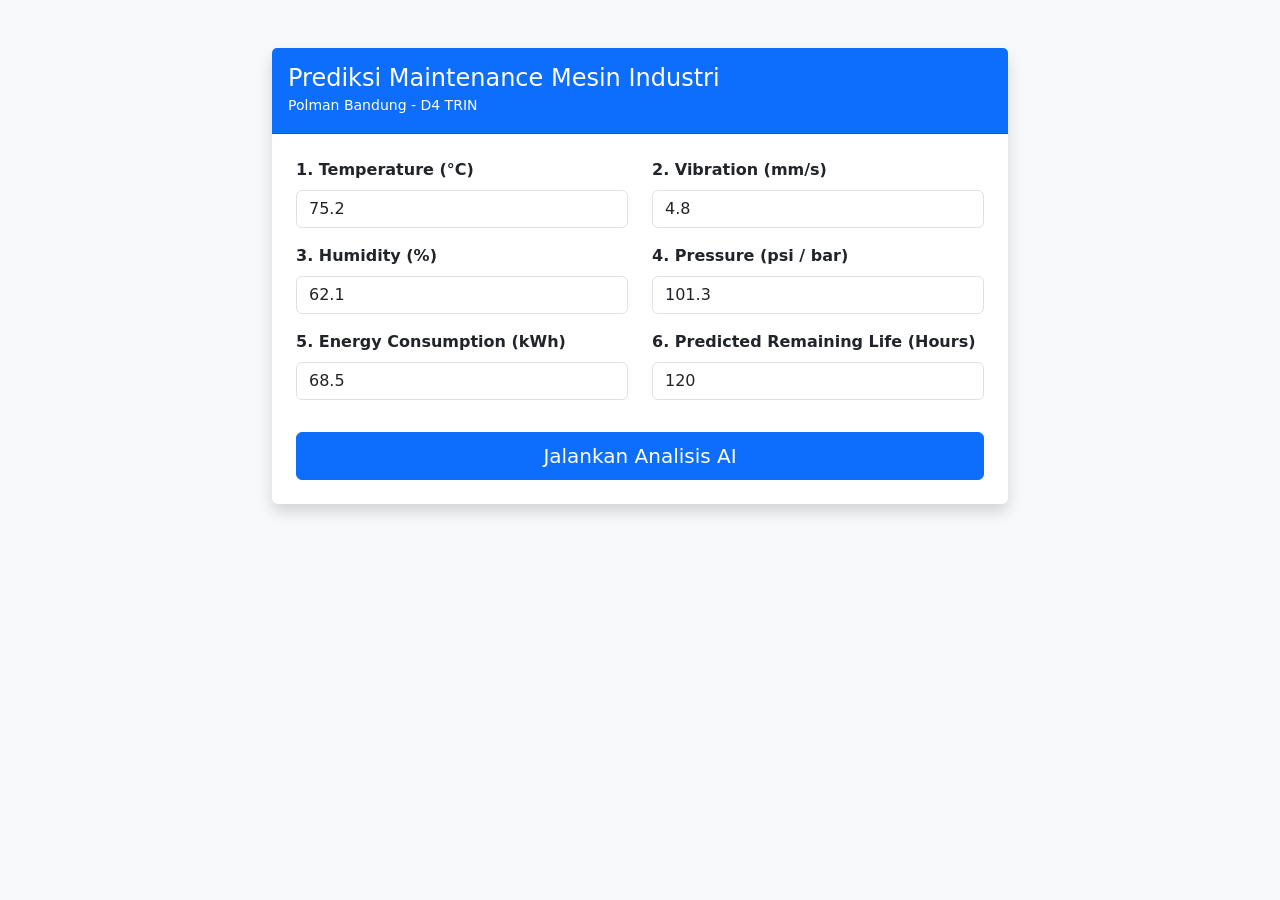
==== templates/index.html @ 917350ee "[FEAT] Setup server Flask dan integrasi inferensi model maintenance" ====
<!DOCTYPE html>
<html lang="id">
<head>
    <meta charset="UTF-8">
    <title>Sistem Monitoring Mesin - IoT</title>
    <link href="https://cdn.jsdelivr.net/npm/bootstrap@5.3.0/dist/css/bootstrap.min.css" rel="stylesheet">
</head>
<body class="bg-light">
    <div class="container py-5">
        <div class="row justify-content-center">
            <div class="col-lg-8">
                <div class="card shadow border-0">
                    <div class="card-header bg-primary text-white py-3">
                        <h4 class="mb-0">Prediksi Maintenance Mesin Industri</h4>
                        <small>Polman Bandung - D4 TRIN</small>
                    </div>
                    <div class="card-body p-4">
                        <form action="/predict" method="POST">
                            <div class="row">
                                <div class="col-md-6 mb-3">
                                    <label class="form-label fw-bold">1. Temperature (°C)</label>
                                    <input type="number" step="0.1" name="temperature" class="form-control" value="75.2" required>
                                </div>
                                <div class="col-md-6 mb-3">
                                    <label class="form-label fw-bold">2. Vibration (mm/s)</label>
                                    <input type="number" step="0.1" name="vibration" class="form-control" value="4.8" required>
                                </div>
                            </div>
                            <div class="row">
                                <div class="col-md-6 mb-3">
                                    <label class="form-label fw-bold">3. Humidity (%)</label>
                                    <input type="number" step="0.1" name="humidity" class="form-control" value="62.1" required>
                                </div>
                                <div class="col-md-6 mb-3">
                                    <label class="form-label fw-bold">4. Pressure (psi / bar)</label>
                                    <input type="number" step="0.1" name="pressure" class="form-control" value="101.3" required>
                                </div>
                            </div>
                            <div class="row">
                                <div class="col-md-6 mb-3">
                                    <label class="form-label fw-bold">5. Energy Consumption (kWh)</label>
                                    <input type="number" step="0.1" name="energy_consumption" class="form-control" value="68.5" required>
                                </div>
                                <div class="col-md-6 mb-3">
                                    <label class="form-label fw-bold">6. Predicted Remaining Life (Hours)</label>
                                    <input type="number" step="1" name="predicted_remaining_life" class="form-control" value="120" required>
                                </div>
                            </div>
                            <button type="submit" class="btn btn-primary w-100 py-2 fs-5 mt-3">Jalankan Analisis AI</button>
                        </form>
                    </div>
                </div>
            </div>
        </div>
    </div>
</body>
</html>
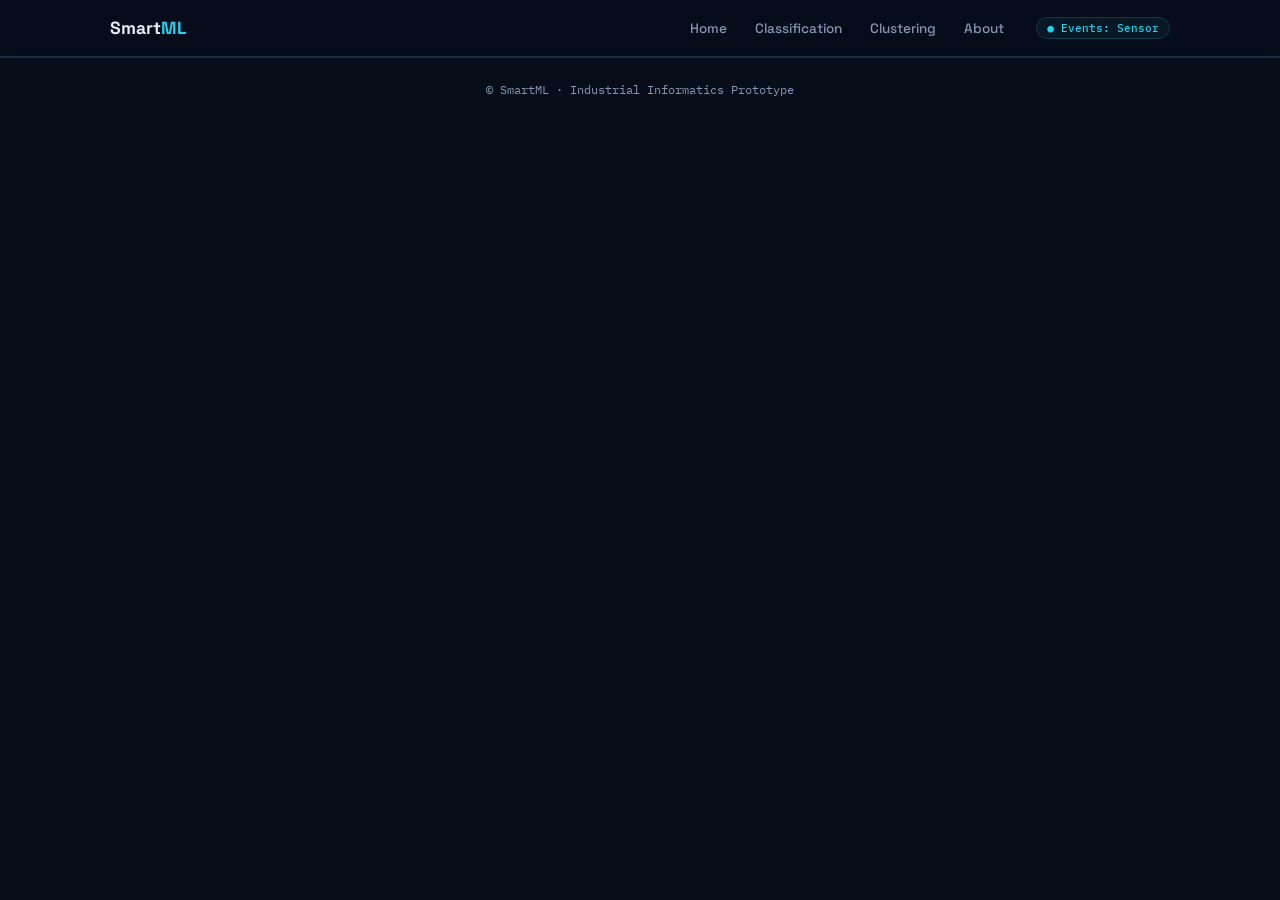
==== commit 96f30b48: "[FEAT] Integrasi struktur UI frontend dan konfigurasi static assets" ====
--- a/templates/index.html
+++ b/templates/index.html
@@ -1,57 +1,239 @@
 <!DOCTYPE html>
-<html lang="id">
+<html lang="en">
 <head>
-    <meta charset="UTF-8">
-    <title>Sistem Monitoring Mesin - IoT</title>
-    <link href="https://cdn.jsdelivr.net/npm/bootstrap@5.3.0/dist/css/bootstrap.min.css" rel="stylesheet">
+<meta charset="UTF-8">
+<meta name="viewport" content="width=device-width, initial-scale=1, viewport-fit=cover">
+<title>SmartML – Smart Manufacturing</title>
+<link rel="preconnect" href="https://fonts.googleapis.com">
+<link href="https://fonts.googleapis.com/css2?family=Space+Grotesk:wght@400;500;700&family=IBM+Plex+Mono:wght@400;500&display=swap" rel="stylesheet">
+<link rel="stylesheet" href="/static/css/tokens.css">
+<link rel="stylesheet" href="/static/css/base.css">
+<link rel="stylesheet" href="/static/css/layout.css">
+<link rel="stylesheet" href="/static/css/components.css">
+<link rel="stylesheet" href="/static/css/pages.css">
 </head>
-<body class="bg-light">
-    <div class="container py-5">
-        <div class="row justify-content-center">
-            <div class="col-lg-8">
-                <div class="card shadow border-0">
-                    <div class="card-header bg-primary text-white py-3">
-                        <h4 class="mb-0">Prediksi Maintenance Mesin Industri</h4>
-                        <small>Polman Bandung - D4 TRIN</small>
-                    </div>
-                    <div class="card-body p-4">
-                        <form action="/predict" method="POST">
-                            <div class="row">
-                                <div class="col-md-6 mb-3">
-                                    <label class="form-label fw-bold">1. Temperature (°C)</label>
-                                    <input type="number" step="0.1" name="temperature" class="form-control" value="75.2" required>
-                                </div>
-                                <div class="col-md-6 mb-3">
-                                    <label class="form-label fw-bold">2. Vibration (mm/s)</label>
-                                    <input type="number" step="0.1" name="vibration" class="form-control" value="4.8" required>
-                                </div>
-                            </div>
-                            <div class="row">
-                                <div class="col-md-6 mb-3">
-                                    <label class="form-label fw-bold">3. Humidity (%)</label>
-                                    <input type="number" step="0.1" name="humidity" class="form-control" value="62.1" required>
-                                </div>
-                                <div class="col-md-6 mb-3">
-                                    <label class="form-label fw-bold">4. Pressure (psi / bar)</label>
-                                    <input type="number" step="0.1" name="pressure" class="form-control" value="101.3" required>
-                                </div>
-                            </div>
-                            <div class="row">
-                                <div class="col-md-6 mb-3">
-                                    <label class="form-label fw-bold">5. Energy Consumption (kWh)</label>
-                                    <input type="number" step="0.1" name="energy_consumption" class="form-control" value="68.5" required>
-                                </div>
-                                <div class="col-md-6 mb-3">
-                                    <label class="form-label fw-bold">6. Predicted Remaining Life (Hours)</label>
-                                    <input type="number" step="1" name="predicted_remaining_life" class="form-control" value="120" required>
-                                </div>
-                            </div>
-                            <button type="submit" class="btn btn-primary w-100 py-2 fs-5 mt-3">Jalankan Analisis AI</button>
-                        </form>
-                    </div>
-                </div>
-            </div>
+<body>
+
+<!-- ========== NAVBAR ========== -->
+<header class="nav">
+  <div class="wrap">
+    <a class="logo" href="#home">Smart<span class="cyan">ML</span></a>
+    <nav class="tabs" aria-label="Main">
+      <button class="tab" data-page="home">Home</button>
+      <button class="tab" data-page="classification">Classification</button>
+      <button class="tab" data-page="clustering">Clustering</button>
+      <button class="tab" data-page="about">About</button>
+    </nav>
+    <span class="badge">● Events: Sensor</span>
+  </div>
+</header>
+
+<main class="wrap">
+
+<!-- ========== PAGE: HOME ========== -->
+<section class="page" id="home">
+  <div class="grid hero">
+    <div class="head">
+      <span class="badge">Industry 4.0 · Predictive Maintenance</span>
+      <h1>Smart Manufacturing <span class="cyan">ML</span></h1>
+      <p class="cyan">Machine Learning for Industrial Monitoring &amp; Predictive Maintenance</p>
+      <p>Analyze real-time industrial IoT data streams to detect machine faults, diagnose failures, and plan maintenance before costly breakdowns happen.</p>
+      <div class="chips">
+        <button class="btn" data-go="classification">Start Analyzing</button>
+        <button class="btn ghost" data-go="clustering">Explore Clusters</button>
+      </div>
+    </div>
+    <div class="card accent" aria-live="polite">
+      <div class="mono">LIVE SENSOR ELEMENT</div>
+      <div class="live"><span id="liveVal">0.28</span> <span class="mono">mm/s</span></div>
+      <svg class="spark" id="spark" viewBox="0 0 200 64" preserveAspectRatio="none"><polyline id="sparkLine" fill="none" stroke="#22d3ee" stroke-width="2"/></svg>
+      <div class="grid g2" style="margin-top:12px">
+        <div class="stat"><span class="mono">Anomaly</span><b id="liveAnom" style="font-size:1rem">Normal</b></div>
+        <div class="stat"><span class="mono">Sampling</span><b style="font-size:1rem">1 Hz</b></div>
+      </div>
+    </div>
+  </div>
+
+  <div class="section card">
+    <h2>Smart Manufacturing IoT-Cloud Monitoring Dataset</h2>
+    <p class="mono" style="margin-top:6px">Industrial IoT sensor logs capturing temperature, vibration, humidity, pressure and energy usage.</p>
+    <div class="chips" style="margin-top:14px">
+      <span class="chip">Temperature</span><span class="chip">Vibration RMS</span><span class="chip">Humidity</span><span class="chip">Pressure</span><span class="chip">Energy</span><span class="chip">Machine Status</span>
+    </div>
+    <div class="grid g4 keep2" style="margin-top:16px">
+      <div class="stat"><span class="mono">Records</span><b>100k</b></div>
+      <div class="stat"><span class="mono">Sensors</span><b>50</b></div>
+      <div class="stat"><span class="mono">Features</span><b>6</b></div>
+      <div class="stat"><span class="mono">Classes</span><b>3</b></div>
+    </div>
+  </div>
+
+  <div class="section">
+    <div class="head"><h2>Machine Learning Methods</h2></div>
+    <div class="grid g2">
+      <article class="card accent">
+        <span class="badge">Supervised</span>
+        <h3 style="margin-top:10px">Classification</h3>
+        <p style="color:var(--muted);margin:6px 0 14px">Predict whether a machine needs maintenance from live sensor readings.</p>
+        <button class="btn block" data-go="classification">Open Classification</button>
+      </article>
+      <article class="card accent">
+        <span class="badge">Unsupervised</span>
+        <h3 style="margin-top:10px">Clustering</h3>
+        <p style="color:var(--muted);margin:6px 0 14px">Discover hidden machine-behavior patterns without labeled data.</p>
+        <button class="btn block" data-go="clustering">Open Clustering</button>
+      </article>
+    </div>
+  </div>
+
+  <div class="section">
+    <div class="head"><h2>End-to-End Pipeline &amp; Workflow</h2><p>From raw sensor data to an actionable maintenance decision.</p></div>
+    <div class="grid g4 keep2" id="pipeline"></div>
+  </div>
+
+  <div class="section card">
+    <h3>Interactive Edge Simulator</h3>
+    <div class="grid g2" style="margin-top:14px;align-items:center">
+      <div>
+        <label for="simVib">Vibration: <span id="simVibOut">2.0</span> mm/s</label>
+        <input id="simVib" type="range" min="0" max="10" step="0.1" value="2">
+      </div>
+      <div class="stat"><span class="mono">Failure probability</span><b id="simRisk">12%</b></div>
+    </div>
+  </div>
+</section>
+
+<!-- ========== PAGE: CLASSIFICATION ========== -->
+<section class="page" id="classification">
+  <div class="head">
+    <span class="badge">Supervised Learning · Classification</span>
+    <h1>Maintenance Prediction</h1>
+    <p>Predict maintenance needs from sensor readings using an ensemble model.</p>
+  </div>
+  <div class="grid" style="grid-template-columns:1fr 1fr;gap:20px" id="clsGrid">
+    <div class="card">
+      <h3>Input Sensor Data</h3>
+      <div class="grid g2" style="margin-top:14px">
+        <div class="field"><label for="fTemp">Temperature (°C)</label><input id="fTemp" type="number" step="0.1" value="78.2"></div>
+        <div class="field"><label for="fVib">Vibration (mm/s)</label><input id="fVib" type="number" step="0.1" value="1.8"></div>
+        <div class="field"><label for="fHum">Humidity (%)</label><input id="fHum" type="number" step="0.1" value="45"></div>
+        <div class="field"><label for="fPres">Pressure (bar)</label><input id="fPres" type="number" step="0.1" value="6.2"></div>
+        <div class="field"><label for="fEnergy">Energy (kWh)</label><input id="fEnergy" type="number" step="0.1" value="140"></div>
+        <div class="field"><label for="fLife">Predicted Remaining Life (Hours)</label><input id="fLife" type="number" step="1" value="120"></div>
+      </div>
+      <button class="btn block" id="predictBtn">Predict Maintenance</button>
+    </div>
+    <div class="grid" style="align-content:start">
+      <div class="card result" id="clsResult" aria-live="polite">
+        <div class="mono">Prediction</div>
+        <h2 id="clsLabel">Run a prediction</h2>
+        <p style="color:var(--muted)" id="clsNote">Fill the sensor form and press Predict.</p>
+        <div class="bar" style="margin-top:12px"><i id="clsBar" style="width:0;background:var(--green)"></i></div>
+      </div>
+      <div class="card">
+        <h3>Model Performance</h3>
+        <div class="grid g4 keep2" style="margin-top:12px">
+          <div class="stat"><span class="mono">Accuracy</span><b>94.9%</b></div>
+          <div class="stat"><span class="mono">Precision</span><b>93.2%</b></div>
+          <div class="stat"><span class="mono">Recall</span><b>95.4%</b></div>
+          <div class="stat"><span class="mono">F1</span><b>94.3%</b></div>
         </div>
-    </div>
+      </div>
+    </div>
+  </div>
+</section>
+
+<!-- ========== PAGE: CLUSTERING ========== -->
+<section class="page" id="clustering">
+  <div class="head">
+    <span class="badge">Unsupervised Learning · Clustering</span>
+    <h1>Machine Pattern Clustering</h1>
+    <p>Group similar operating conditions based on their sensor characteristics using high-dimensional reduction.</p>
+  </div>
+  <div class="grid" style="grid-template-columns:.8fr 1.4fr;gap:20px" id="cluGrid">
+    <div class="grid" style="align-content:start">
+      <div class="card">
+        <h3>Hyperparameters</h3>
+        <div class="field" style="margin-top:14px"><label for="algo">Select algorithm</label>
+          <select id="algo"><option>K-Means (Min-Batch enabled)</option><option>DBSCAN</option><option>Gaussian Mixture</option></select></div>
+        <div class="field"><label for="kNum">Number of clusters (k): <span id="kOut">3</span></label><input id="kNum" type="range" min="2" max="5" value="3"></div>
+        <button class="btn block" id="clusterBtn">Run Clustering</button>
+      </div>
+      <div class="card">
+        <div class="grid g3">
+          <div class="stat"><span class="mono">Clusters</span><b id="sK">3</b></div>
+          <div class="stat"><span class="mono">Samples</span><b>100k</b></div>
+          <div class="stat"><span class="mono">Silhouette</span><b id="sSil">0.68</b></div>
+        </div>
+        <div class="bar" id="dist" style="margin-top:14px"></div>
+      </div>
+    </div>
+    <div class="grid" style="align-content:start">
+      <div class="card">
+        <h3>Machine Clusters PCA 2D Projection</h3>
+        <svg id="scatter" viewBox="0 0 400 260" role="img" aria-label="PCA scatter plot of machine clusters"></svg>
+        <div class="legend mono" id="legend" style="margin-top:8px"></div>
+      </div>
+      <div class="card scroll">
+        <h3>Centroid Characterization</h3>
+        <table><thead><tr><th>Cluster</th><th>Points</th><th>Avg Temp</th><th>Avg Vib</th></tr></thead><tbody id="cTable"></tbody></table>
+      </div>
+    </div>
+  </div>
+</section>
+
+<!-- ========== PAGE: ABOUT ========== -->
+<section class="page" id="about">
+  <div class="head">
+    <span class="badge">Project Overview</span>
+    <h1>About <span class="cyan">SmartML</span></h1>
+    <p>SmartML is a web-based ML application for analyzing smart manufacturing and industrial IoT data, created as a prototype for predictive maintenance and machine behavior analysis.</p>
+  </div>
+  <div class="grid g3">
+    <div class="card"><h3>Smart IoT Systems</h3><p class="mono">Connected sensors</p></div>
+    <div class="card"><h3>Dual Paradigms</h3><p class="mono">Supervised + Unsupervised</p></div>
+    <div class="card"><h3>Pure Telemetry</h3><p class="mono">Real-time signals</p></div>
+  </div>
+  <div class="section card accent">
+    <h2>Smart Manufacturing IoT-Cloud Monitoring Dataset</h2>
+    <p style="color:var(--muted);margin:8px 0 14px;max-width:70ch">Contains ~100k records from 50 industrial machines with telemetry: vibration, humidity, temperature, pressure, energy consumption, and operating state.</p>
+    <div class="grid g4 keep2">
+      <div class="stat"><span class="mono">Machines</span><b>50</b></div>
+      <div class="stat"><span class="mono">Records</span><b>100k</b></div>
+      <div class="stat"><span class="mono">Features</span><b>6</b></div>
+      <div class="stat"><span class="mono">Classes</span><b>3</b></div>
+    </div>
+  </div>
+  <div class="section">
+    <div class="head"><h2>Machine Learning Methodology</h2></div>
+    <div class="grid g2">
+      <div class="card"><h3>Classification Engine</h3>
+        <ul class="list"><li>Decision Tree <span class="mono">Baseline</span></li><li>Random Forest <span class="mono">Ensemble</span></li><li>Gradient Boosting <span class="mono">Ensemble</span></li></ul></div>
+      <div class="card"><h3>Clustering Engine</h3>
+        <ul class="list"><li>K-Means <span class="mono">Centroid</span></li><li>Agglomerative <span class="mono">Hierarchical</span></li><li>PCA Projection <span class="mono">2D view</span></li></ul></div>
+    </div>
+  </div>
+  <div class="section">
+    <div class="head"><h2>Industrial Informatics Tech Stack</h2></div>
+    <div class="grid g4 keep2">
+      <div class="card"><h3>Python</h3><p class="mono">Core language</p></div>
+      <div class="card"><h3>Scikit-learn</h3><p class="mono">ML algorithms</p></div>
+      <div class="card"><h3>Pandas</h3><p class="mono">Data handling</p></div>
+      <div class="card"><h3>NumPy</h3><p class="mono">Numeric compute</p></div>
+    </div>
+  </div>
+</section>
+
+</main>
+
+<footer><div class="wrap mono">© SmartML · Industrial Informatics Prototype</div></footer>
+
+<!-- Scripts: classic scripts, order matters -->
+<script src="/static/js/data.js"></script>
+<script src="/static/js/router.js"></script>
+<script src="/static/js/home.js"></script>
+<script src="/static/js/classification.js"></script>
+<script src="/static/js/clustering.js"></script>
+<script src="/static/js/main.js"></script>
 </body>
-</html>+</html>
--- a/static/css/tokens.css
+++ b/static/css/tokens.css
@@ -0,0 +1,10 @@
+/* ========== 1. TOKENS ========== */
+:root{
+  --bg:#070d19; --panel:#0d1626; --panel-2:#111d31; --line:#1b2b45;
+  --text:#e6eefb; --muted:#8497b5; --cyan:#22d3ee; --cyan-dim:#0e3a4a;
+  --green:#34d399; --red:#f43f5e; --amber:#fbbf24;
+  --f-sans:'Space Grotesk',system-ui,sans-serif; --f-mono:'IBM Plex Mono',ui-monospace,monospace;
+  --r:10px;
+  box-sizing:border-box; padding-top:env(safe-area-inset-top,0px); padding-bottom:env(safe-area-inset-bottom,0px);
+}
+html{scroll-padding-top:env(safe-area-inset-top,0px);color-scheme:dark}
--- a/static/css/base.css
+++ b/static/css/base.css
@@ -0,0 +1,10 @@
+/* ========== 2. BASE ========== */
+*,*::before,*::after{box-sizing:border-box}
+body{margin:0;background:var(--bg);color:var(--text);font:400 15px/1.6 var(--f-sans)}
+h1,h2,h3,p{margin:0}
+h1{font-size:clamp(2rem,5vw,3.4rem);line-height:1.08;font-weight:700;letter-spacing:-.02em}
+h2{font-size:clamp(1.4rem,3vw,2rem);font-weight:700;letter-spacing:-.01em}
+h3{font-size:1.05rem;font-weight:700}
+.mono{font-family:var(--f-mono);font-size:.75rem;color:var(--muted)}
+.cyan{color:var(--cyan)} a{color:inherit}
+:focus-visible{outline:2px solid var(--cyan);outline-offset:2px}
--- a/static/css/layout.css
+++ b/static/css/layout.css
@@ -0,0 +1,12 @@
+/* ========== 3. LAYOUT ========== */
+.wrap{max-width:1100px;margin:0 auto;padding:0 20px}
+.page{display:none;padding:28px 0 60px} .page.active{display:block}
+.section{margin-top:44px}
+.grid{display:grid;gap:16px}
+.g2{grid-template-columns:repeat(2,1fr)} .g3{grid-template-columns:repeat(3,1fr)} .g4{grid-template-columns:repeat(4,1fr)}
+.hero{grid-template-columns:1.3fr 1fr;align-items:center;gap:32px}
+@media(max-width:820px){.g2,.g3,.g4,.hero{grid-template-columns:1fr}.g4.keep2{grid-template-columns:1fr 1fr}}
+
+/* Two-column app pages stack on mobile */
+/* Responsive stacking for two-column app pages */
+@media(max-width:820px){#clsGrid,#cluGrid{grid-template-columns:1fr!important}}
--- a/static/css/components.css
+++ b/static/css/components.css
@@ -0,0 +1,30 @@
+/* ========== 4. COMPONENTS ========== */
+.nav{position:sticky;top:env(safe-area-inset-top,0px);z-index:10;background:rgba(7,13,25,.92);backdrop-filter:blur(8px);border-bottom:1px solid var(--line)}
+.nav .wrap{display:flex;align-items:center;gap:20px;height:56px}
+.logo{font-weight:700;font-size:1.1rem;text-decoration:none;margin-right:auto}
+.tabs{display:flex;gap:4px;overflow-x:auto}
+.tab{background:none;border:0;color:var(--muted);font:500 .85rem var(--f-sans);padding:7px 12px;border-radius:7px;cursor:pointer;white-space:nowrap}
+.tab:hover{color:var(--text)} .tab.active{background:var(--cyan);color:#04202a}
+.badge{display:inline-flex;gap:6px;align-items:center;font:500 .7rem var(--f-mono);color:var(--cyan);border:1px solid var(--cyan-dim);background:rgba(34,211,238,.06);padding:3px 10px;border-radius:99px}
+.card{background:var(--panel);border:1px solid var(--line);border-radius:var(--r);padding:20px}
+.card.accent{border-color:var(--cyan-dim);box-shadow:inset 3px 0 0 var(--cyan)}
+.btn{display:inline-flex;justify-content:center;align-items:center;gap:8px;background:var(--cyan);color:#04202a;font:700 .9rem var(--f-sans);border:1px solid var(--cyan);border-radius:8px;padding:10px 18px;cursor:pointer;text-decoration:none}
+.btn:hover{filter:brightness(1.1)} .btn.ghost{background:transparent;color:var(--cyan)} .btn.block{width:100%}
+label{display:block;font:500 .75rem var(--f-mono);color:var(--muted);margin-bottom:6px}
+input,select{width:100%;background:var(--panel-2);border:1px solid var(--line);border-radius:8px;color:var(--text);font:400 .9rem var(--f-mono);padding:10px 12px}
+input[type=range]{padding:0;accent-color:var(--cyan)}
+.field{margin-bottom:14px}
+.stat{background:var(--panel-2);border:1px solid var(--line);border-radius:8px;padding:12px}
+.stat b{display:block;font-size:1.4rem;color:var(--cyan)}
+.chips{display:flex;flex-wrap:wrap;gap:8px}
+.chip{font:400 .72rem var(--f-mono);color:var(--muted);border:1px solid var(--line);border-radius:6px;padding:3px 9px}
+.head{margin-bottom:18px;display:grid;gap:8px}
+.head p{color:var(--muted);max-width:60ch}
+.list{list-style:none;margin:12px 0 0;padding:0;display:grid;gap:8px}
+.list li{background:var(--panel-2);border:1px solid var(--line);border-radius:8px;padding:10px 12px;font-size:.88rem;display:flex;justify-content:space-between;gap:10px}
+.bar{display:flex;height:10px;border-radius:99px;overflow:hidden;background:var(--panel-2)}
+table{width:100%;border-collapse:collapse;font:400 .82rem var(--f-mono)}
+th,td{text-align:left;padding:9px 8px;border-bottom:1px solid var(--line)} th{color:var(--muted);font-weight:500}
+.scroll{overflow-x:auto}
+.result{border-left:4px solid var(--green)} .result.bad{border-left-color:var(--red)}
+footer{border-top:1px solid var(--line);padding:22px 0;text-align:center}
--- a/static/css/pages.css
+++ b/static/css/pages.css
@@ -0,0 +1,6 @@
+/* ========== 5. PAGE-SPECIFIC ========== */
+.live{font:700 2.4rem var(--f-mono);color:var(--cyan)}
+.spark{width:100%;height:64px}
+.step .mono{color:var(--cyan)}
+#scatter{width:100%;height:auto;background:var(--panel-2);border:1px solid var(--line);border-radius:8px}
+.legend i{display:inline-block;width:9px;height:9px;border-radius:50%;margin-right:6px}
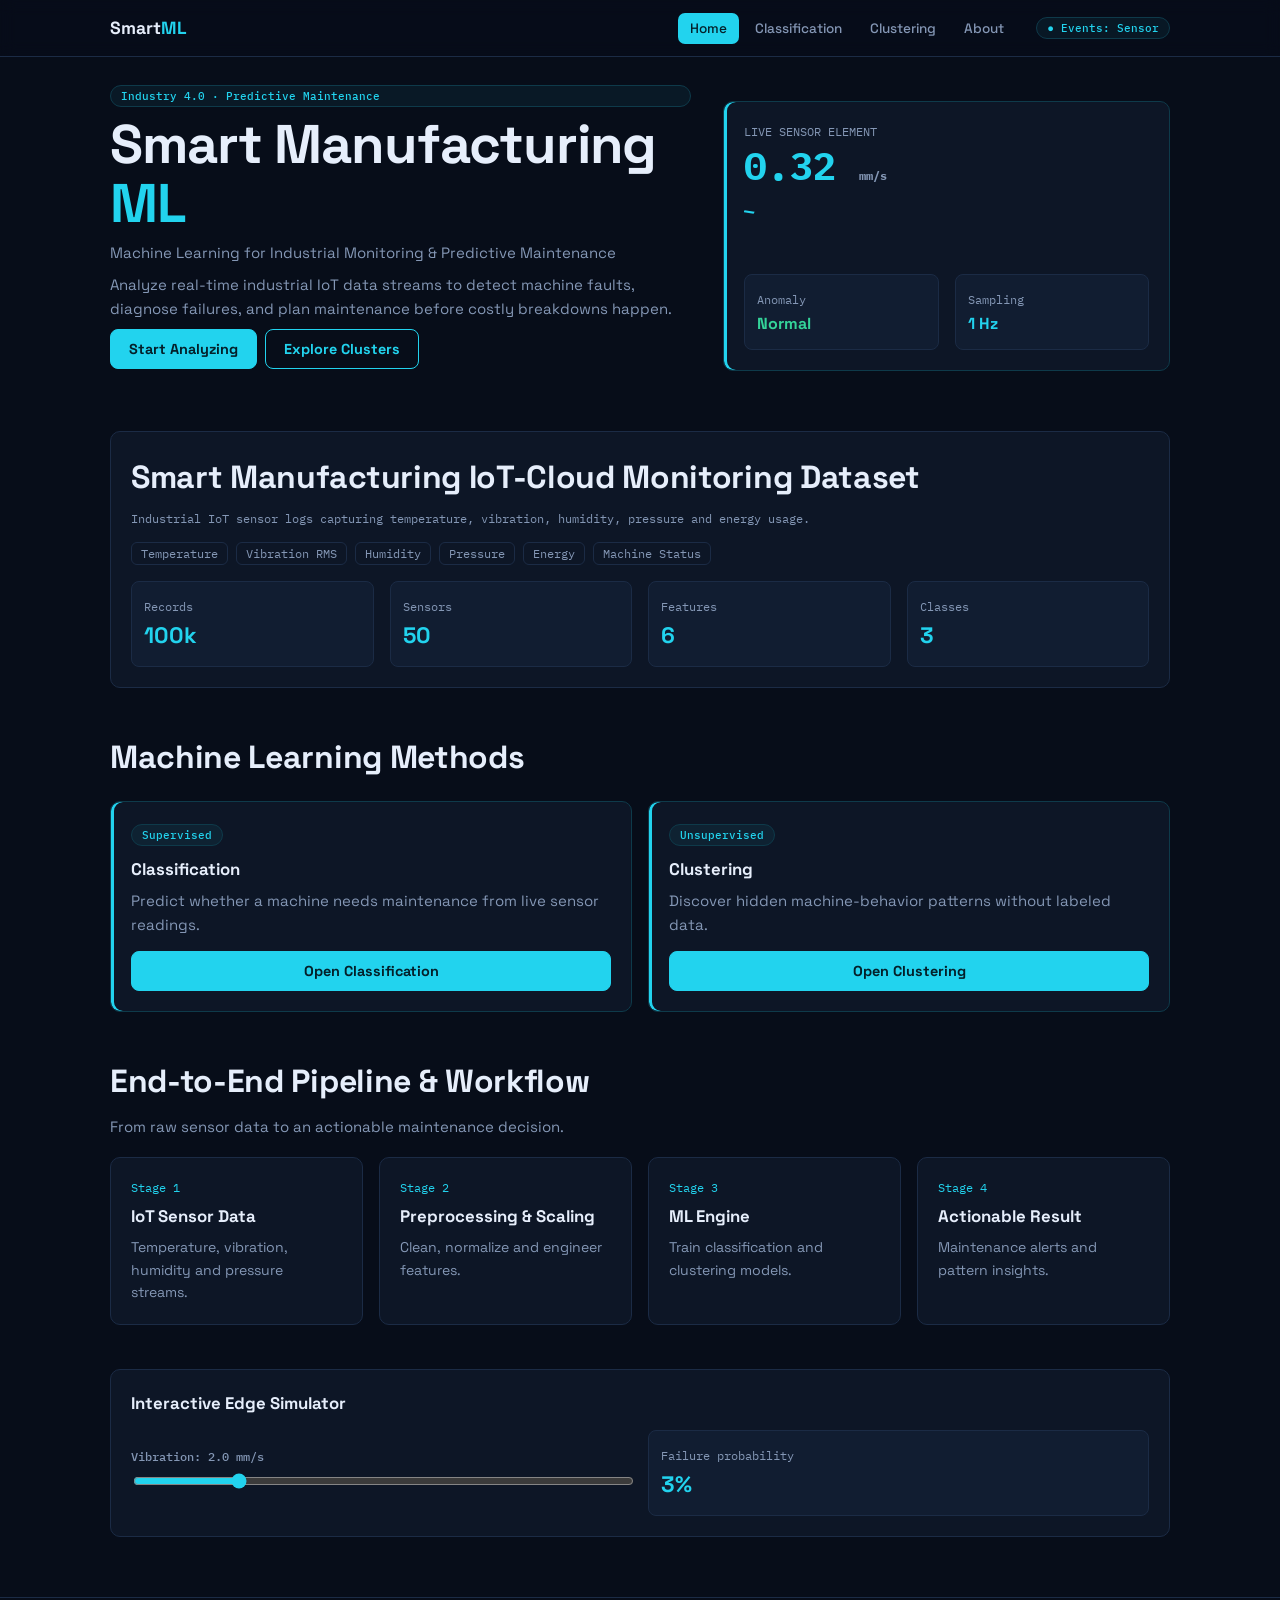
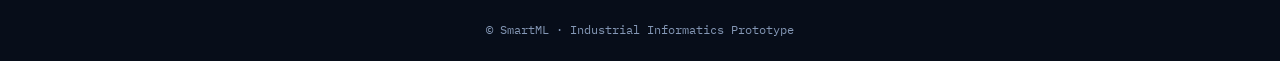
==== commit 4c6c8c61: "Integrate clustering model and API" ====
--- a/templates/index.html
+++ b/templates/index.html
@@ -1,239 +1,651 @@
-<!DOCTYPE html>
+<!doctype html>
 <html lang="en">
-<head>
-<meta charset="UTF-8">
-<meta name="viewport" content="width=device-width, initial-scale=1, viewport-fit=cover">
-<title>SmartML – Smart Manufacturing</title>
-<link rel="preconnect" href="https://fonts.googleapis.com">
-<link href="https://fonts.googleapis.com/css2?family=Space+Grotesk:wght@400;500;700&family=IBM+Plex+Mono:wght@400;500&display=swap" rel="stylesheet">
-<link rel="stylesheet" href="/static/css/tokens.css">
-<link rel="stylesheet" href="/static/css/base.css">
-<link rel="stylesheet" href="/static/css/layout.css">
-<link rel="stylesheet" href="/static/css/components.css">
-<link rel="stylesheet" href="/static/css/pages.css">
-</head>
-<body>
-
-<!-- ========== NAVBAR ========== -->
-<header class="nav">
-  <div class="wrap">
-    <a class="logo" href="#home">Smart<span class="cyan">ML</span></a>
-    <nav class="tabs" aria-label="Main">
-      <button class="tab" data-page="home">Home</button>
-      <button class="tab" data-page="classification">Classification</button>
-      <button class="tab" data-page="clustering">Clustering</button>
-      <button class="tab" data-page="about">About</button>
-    </nav>
-    <span class="badge">● Events: Sensor</span>
-  </div>
-</header>
-
-<main class="wrap">
-
-<!-- ========== PAGE: HOME ========== -->
-<section class="page" id="home">
-  <div class="grid hero">
-    <div class="head">
-      <span class="badge">Industry 4.0 · Predictive Maintenance</span>
-      <h1>Smart Manufacturing <span class="cyan">ML</span></h1>
-      <p class="cyan">Machine Learning for Industrial Monitoring &amp; Predictive Maintenance</p>
-      <p>Analyze real-time industrial IoT data streams to detect machine faults, diagnose failures, and plan maintenance before costly breakdowns happen.</p>
-      <div class="chips">
-        <button class="btn" data-go="classification">Start Analyzing</button>
-        <button class="btn ghost" data-go="clustering">Explore Clusters</button>
+  <head>
+    <meta charset="UTF-8" />
+    <meta name="viewport" content="width=device-width, initial-scale=1, viewport-fit=cover" />
+
+    <title>SmartML – Smart Manufacturing</title>
+
+    <link rel="preconnect" href="https://fonts.googleapis.com" />
+    <link href="https://fonts.googleapis.com/css2?family=Space+Grotesk:wght@400;500;700&family=IBM+Plex+Mono:wght@400;500&display=swap" rel="stylesheet" />
+
+    <link rel="stylesheet" href="/static/css/tokens.css" />
+    <link rel="stylesheet" href="/static/css/base.css" />
+    <link rel="stylesheet" href="/static/css/layout.css" />
+    <link rel="stylesheet" href="/static/css/components.css" />
+    <link rel="stylesheet" href="/static/css/pages.css" />
+  </head>
+
+  <body>
+    <!-- ========================================================= -->
+    <!-- NAVBAR -->
+    <!-- ========================================================= -->
+
+    <header class="nav">
+      <div class="wrap">
+        <a class="logo" href="#home"> Smart<span class="cyan">ML</span> </a>
+
+        <nav class="tabs" aria-label="Main">
+          <button class="tab" data-page="home">Home</button>
+          <button class="tab" data-page="classification">Classification</button>
+          <button class="tab" data-page="clustering">Clustering</button>
+          <button class="tab" data-page="about">About</button>
+        </nav>
+
+        <span class="badge">● Events: Sensor</span>
       </div>
-    </div>
-    <div class="card accent" aria-live="polite">
-      <div class="mono">LIVE SENSOR ELEMENT</div>
-      <div class="live"><span id="liveVal">0.28</span> <span class="mono">mm/s</span></div>
-      <svg class="spark" id="spark" viewBox="0 0 200 64" preserveAspectRatio="none"><polyline id="sparkLine" fill="none" stroke="#22d3ee" stroke-width="2"/></svg>
-      <div class="grid g2" style="margin-top:12px">
-        <div class="stat"><span class="mono">Anomaly</span><b id="liveAnom" style="font-size:1rem">Normal</b></div>
-        <div class="stat"><span class="mono">Sampling</span><b style="font-size:1rem">1 Hz</b></div>
-      </div>
-    </div>
-  </div>
-
-  <div class="section card">
-    <h2>Smart Manufacturing IoT-Cloud Monitoring Dataset</h2>
-    <p class="mono" style="margin-top:6px">Industrial IoT sensor logs capturing temperature, vibration, humidity, pressure and energy usage.</p>
-    <div class="chips" style="margin-top:14px">
-      <span class="chip">Temperature</span><span class="chip">Vibration RMS</span><span class="chip">Humidity</span><span class="chip">Pressure</span><span class="chip">Energy</span><span class="chip">Machine Status</span>
-    </div>
-    <div class="grid g4 keep2" style="margin-top:16px">
-      <div class="stat"><span class="mono">Records</span><b>100k</b></div>
-      <div class="stat"><span class="mono">Sensors</span><b>50</b></div>
-      <div class="stat"><span class="mono">Features</span><b>6</b></div>
-      <div class="stat"><span class="mono">Classes</span><b>3</b></div>
-    </div>
-  </div>
-
-  <div class="section">
-    <div class="head"><h2>Machine Learning Methods</h2></div>
-    <div class="grid g2">
-      <article class="card accent">
-        <span class="badge">Supervised</span>
-        <h3 style="margin-top:10px">Classification</h3>
-        <p style="color:var(--muted);margin:6px 0 14px">Predict whether a machine needs maintenance from live sensor readings.</p>
-        <button class="btn block" data-go="classification">Open Classification</button>
-      </article>
-      <article class="card accent">
-        <span class="badge">Unsupervised</span>
-        <h3 style="margin-top:10px">Clustering</h3>
-        <p style="color:var(--muted);margin:6px 0 14px">Discover hidden machine-behavior patterns without labeled data.</p>
-        <button class="btn block" data-go="clustering">Open Clustering</button>
-      </article>
-    </div>
-  </div>
-
-  <div class="section">
-    <div class="head"><h2>End-to-End Pipeline &amp; Workflow</h2><p>From raw sensor data to an actionable maintenance decision.</p></div>
-    <div class="grid g4 keep2" id="pipeline"></div>
-  </div>
-
-  <div class="section card">
-    <h3>Interactive Edge Simulator</h3>
-    <div class="grid g2" style="margin-top:14px;align-items:center">
-      <div>
-        <label for="simVib">Vibration: <span id="simVibOut">2.0</span> mm/s</label>
-        <input id="simVib" type="range" min="0" max="10" step="0.1" value="2">
-      </div>
-      <div class="stat"><span class="mono">Failure probability</span><b id="simRisk">12%</b></div>
-    </div>
-  </div>
-</section>
-
-<!-- ========== PAGE: CLASSIFICATION ========== -->
-<section class="page" id="classification">
-  <div class="head">
-    <span class="badge">Supervised Learning · Classification</span>
-    <h1>Maintenance Prediction</h1>
-    <p>Predict maintenance needs from sensor readings using an ensemble model.</p>
-  </div>
-  <div class="grid" style="grid-template-columns:1fr 1fr;gap:20px" id="clsGrid">
-    <div class="card">
-      <h3>Input Sensor Data</h3>
-      <div class="grid g2" style="margin-top:14px">
-        <div class="field"><label for="fTemp">Temperature (°C)</label><input id="fTemp" type="number" step="0.1" value="78.2"></div>
-        <div class="field"><label for="fVib">Vibration (mm/s)</label><input id="fVib" type="number" step="0.1" value="1.8"></div>
-        <div class="field"><label for="fHum">Humidity (%)</label><input id="fHum" type="number" step="0.1" value="45"></div>
-        <div class="field"><label for="fPres">Pressure (bar)</label><input id="fPres" type="number" step="0.1" value="6.2"></div>
-        <div class="field"><label for="fEnergy">Energy (kWh)</label><input id="fEnergy" type="number" step="0.1" value="140"></div>
-        <div class="field"><label for="fLife">Predicted Remaining Life (Hours)</label><input id="fLife" type="number" step="1" value="120"></div>
-      </div>
-      <button class="btn block" id="predictBtn">Predict Maintenance</button>
-    </div>
-    <div class="grid" style="align-content:start">
-      <div class="card result" id="clsResult" aria-live="polite">
-        <div class="mono">Prediction</div>
-        <h2 id="clsLabel">Run a prediction</h2>
-        <p style="color:var(--muted)" id="clsNote">Fill the sensor form and press Predict.</p>
-        <div class="bar" style="margin-top:12px"><i id="clsBar" style="width:0;background:var(--green)"></i></div>
-      </div>
-      <div class="card">
-        <h3>Model Performance</h3>
-        <div class="grid g4 keep2" style="margin-top:12px">
-          <div class="stat"><span class="mono">Accuracy</span><b>94.9%</b></div>
-          <div class="stat"><span class="mono">Precision</span><b>93.2%</b></div>
-          <div class="stat"><span class="mono">Recall</span><b>95.4%</b></div>
-          <div class="stat"><span class="mono">F1</span><b>94.3%</b></div>
-        </div>
-      </div>
-    </div>
-  </div>
-</section>
-
-<!-- ========== PAGE: CLUSTERING ========== -->
-<section class="page" id="clustering">
-  <div class="head">
-    <span class="badge">Unsupervised Learning · Clustering</span>
-    <h1>Machine Pattern Clustering</h1>
-    <p>Group similar operating conditions based on their sensor characteristics using high-dimensional reduction.</p>
-  </div>
-  <div class="grid" style="grid-template-columns:.8fr 1.4fr;gap:20px" id="cluGrid">
-    <div class="grid" style="align-content:start">
-      <div class="card">
-        <h3>Hyperparameters</h3>
-        <div class="field" style="margin-top:14px"><label for="algo">Select algorithm</label>
-          <select id="algo"><option>K-Means (Min-Batch enabled)</option><option>DBSCAN</option><option>Gaussian Mixture</option></select></div>
-        <div class="field"><label for="kNum">Number of clusters (k): <span id="kOut">3</span></label><input id="kNum" type="range" min="2" max="5" value="3"></div>
-        <button class="btn block" id="clusterBtn">Run Clustering</button>
-      </div>
-      <div class="card">
+    </header>
+
+    <main class="wrap">
+      <!-- ========================================================= -->
+      <!-- HOME -->
+      <!-- ========================================================= -->
+
+      <section class="page" id="home">
+        <div class="grid hero">
+          <div class="head">
+            <span class="badge"> Industry 4.0 · Predictive Maintenance </span>
+
+            <h1>
+              Smart Manufacturing
+              <span class="cyan">ML</span>
+            </h1>
+
+            <p class="cyan">Machine Learning for Industrial Monitoring &amp; Predictive Maintenance</p>
+
+            <p>Analyze real-time industrial IoT data streams to detect machine faults, diagnose failures, and plan maintenance before costly breakdowns happen.</p>
+
+            <div class="chips">
+              <button class="btn" data-go="classification">Start Analyzing</button>
+
+              <button class="btn ghost" data-go="clustering">Explore Clusters</button>
+            </div>
+          </div>
+
+          <div class="card accent" aria-live="polite">
+            <div class="mono">LIVE SENSOR ELEMENT</div>
+
+            <div class="live">
+              <span id="liveVal">0.28</span>
+              <span class="mono">mm/s</span>
+            </div>
+
+            <svg class="spark" id="spark" viewBox="0 0 200 64" preserveAspectRatio="none">
+              <polyline id="sparkLine" fill="none" stroke="#22d3ee" stroke-width="2" />
+            </svg>
+
+            <div class="grid g2" style="margin-top: 12px">
+              <div class="stat">
+                <span class="mono">Anomaly</span>
+                <b id="liveAnom" style="font-size: 1rem"> Normal </b>
+              </div>
+
+              <div class="stat">
+                <span class="mono">Sampling</span>
+                <b style="font-size: 1rem"> 1 Hz </b>
+              </div>
+            </div>
+          </div>
+        </div>
+
+        <!-- DATASET -->
+
+        <div class="section card">
+          <h2>Smart Manufacturing IoT-Cloud Monitoring Dataset</h2>
+
+          <p class="mono" style="margin-top: 6px">Industrial IoT sensor logs capturing temperature, vibration, humidity, pressure and energy usage.</p>
+
+          <div class="chips" style="margin-top: 14px">
+            <span class="chip">Temperature</span>
+            <span class="chip">Vibration RMS</span>
+            <span class="chip">Humidity</span>
+            <span class="chip">Pressure</span>
+            <span class="chip">Energy</span>
+            <span class="chip">Machine Status</span>
+          </div>
+
+          <div class="grid g4 keep2" style="margin-top: 16px">
+            <div class="stat">
+              <span class="mono">Records</span>
+              <b>100k</b>
+            </div>
+
+            <div class="stat">
+              <span class="mono">Sensors</span>
+              <b>50</b>
+            </div>
+
+            <div class="stat">
+              <span class="mono">Features</span>
+              <b>6</b>
+            </div>
+
+            <div class="stat">
+              <span class="mono">Classes</span>
+              <b>3</b>
+            </div>
+          </div>
+        </div>
+
+        <!-- METHODS -->
+
+        <div class="section">
+          <div class="head">
+            <h2>Machine Learning Methods</h2>
+          </div>
+
+          <div class="grid g2">
+            <article class="card accent">
+              <span class="badge"> Supervised </span>
+
+              <h3 style="margin-top: 10px">Classification</h3>
+
+              <p style="color: var(--muted); margin: 6px 0 14px">Predict whether a machine needs maintenance from live sensor readings.</p>
+
+              <button class="btn block" data-go="classification">Open Classification</button>
+            </article>
+
+            <article class="card accent">
+              <span class="badge"> Unsupervised </span>
+
+              <h3 style="margin-top: 10px">Clustering</h3>
+
+              <p style="color: var(--muted); margin: 6px 0 14px">Discover hidden machine-behavior patterns without labeled data.</p>
+
+              <button class="btn block" data-go="clustering">Open Clustering</button>
+            </article>
+          </div>
+        </div>
+
+        <!-- PIPELINE -->
+
+        <div class="section">
+          <div class="head">
+            <h2>End-to-End Pipeline &amp; Workflow</h2>
+
+            <p>From raw sensor data to an actionable maintenance decision.</p>
+          </div>
+
+          <div class="grid g4 keep2" id="pipeline"></div>
+        </div>
+
+        <!-- SIMULATOR -->
+
+        <div class="section card">
+          <h3>Interactive Edge Simulator</h3>
+
+          <div class="grid g2" style="margin-top: 14px; align-items: center">
+            <div>
+              <label for="simVib">
+                Vibration:
+                <span id="simVibOut">2.0</span>
+                mm/s
+              </label>
+
+              <input id="simVib" type="range" min="0" max="10" step="0.1" value="2" />
+            </div>
+
+            <div class="stat">
+              <span class="mono"> Failure probability </span>
+
+              <b id="simRisk"> 12% </b>
+            </div>
+          </div>
+        </div>
+      </section>
+
+      <!-- ========================================================= -->
+      <!-- CLASSIFICATION -->
+      <!-- ========================================================= -->
+
+      <section class="page" id="classification">
+        <div class="head">
+          <span class="badge"> Supervised Learning · Classification </span>
+
+          <h1>Maintenance Prediction</h1>
+
+          <p>Predict maintenance needs from sensor readings using an ensemble model.</p>
+        </div>
+
+        <div class="grid" style="grid-template-columns: 1fr 1fr; gap: 20px" id="clsGrid">
+          <!-- INPUT -->
+
+          <div class="card">
+            <h3>Input Sensor Data</h3>
+
+            <div class="grid g2" style="margin-top: 14px">
+              <div class="field">
+                <label for="fTemp"> Temperature (°C) </label>
+
+                <input id="fTemp" type="number" step="0.1" value="78.2" />
+              </div>
+
+              <div class="field">
+                <label for="fVib"> Vibration (mm/s) </label>
+
+                <input id="fVib" type="number" step="0.1" value="1.8" />
+              </div>
+
+              <div class="field">
+                <label for="fHum"> Humidity (%) </label>
+
+                <input id="fHum" type="number" step="0.1" value="45" />
+              </div>
+
+              <div class="field">
+                <label for="fPres"> Pressure (bar) </label>
+
+                <input id="fPres" type="number" step="0.1" value="6.2" />
+              </div>
+
+              <div class="field">
+                <label for="fEnergy"> Energy (kWh) </label>
+
+                <input id="fEnergy" type="number" step="0.1" value="140" />
+              </div>
+
+              <div class="field">
+                <label for="fLife"> Predicted Remaining Life (Hours) </label>
+
+                <input id="fLife" type="number" step="1" value="120" />
+              </div>
+            </div>
+
+            <button class="btn block" id="predictBtn">Predict Maintenance</button>
+          </div>
+
+          <!-- RESULT -->
+
+          <div class="grid" style="align-content: start">
+            <div class="card result" id="clsResult" aria-live="polite">
+              <div class="mono">Prediction</div>
+
+              <h2 id="clsLabel">Run a prediction</h2>
+
+              <p style="color: var(--muted)" id="clsNote">Fill the sensor form and press Predict.</p>
+
+              <div class="bar" style="margin-top: 12px">
+                <i id="clsBar" style="width: 0; background: var(--green)"></i>
+              </div>
+            </div>
+
+            <!-- PERFORMANCE -->
+
+            <div class="card">
+              <h3>Model Performance</h3>
+
+              <div class="grid g4 keep2" style="margin-top: 12px">
+                <div class="stat">
+                  <span class="mono">Accuracy</span>
+                  <b>94.9%</b>
+                </div>
+
+                <div class="stat">
+                  <span class="mono">Precision</span>
+                  <b>93.2%</b>
+                </div>
+
+                <div class="stat">
+                  <span class="mono">Recall</span>
+                  <b>95.4%</b>
+                </div>
+
+                <div class="stat">
+                  <span class="mono">F1</span>
+                  <b>94.3%</b>
+                </div>
+              </div>
+            </div>
+          </div>
+        </div>
+      </section>
+
+      <!-- ========================================================= -->
+      <!-- CLUSTERING -->
+      <!-- ========================================================= -->
+
+      <section class="page" id="clustering">
+        <div class="head">
+          <span class="badge"> Unsupervised Learning · Clustering </span>
+
+          <h1>Machine Pattern Clustering</h1>
+
+          <p>Group similar operating conditions based on their sensor characteristics using high-dimensional reduction.</p>
+        </div>
+
+        <div class="grid" style="grid-template-columns: 0.8fr 1.4fr; gap: 20px" id="cluGrid">
+          <!-- ===================================================== -->
+          <!-- LEFT SIDE -->
+          <!-- ===================================================== -->
+
+          <div class="grid" style="align-content: start">
+            <!-- HYPERPARAMETERS -->
+
+            <div class="card">
+              <h3>Clustering Input</h3>
+
+              <!-- Temperature -->
+
+              <div class="field" style="margin-top: 14px">
+                <label for="clusterTemp"> Temperature (°C) </label>
+
+                <input id="clusterTemp" type="number" step="0.1" value="75" />
+              </div>
+
+              <!-- Vibration -->
+
+              <div class="field">
+                <label for="clusterVib"> Vibration (mm/s) </label>
+
+                <input id="clusterVib" type="number" step="0.1" value="50" />
+              </div>
+
+              <!-- Humidity -->
+
+              <div class="field">
+                <label for="clusterHum"> Humidity (%) </label>
+
+                <input id="clusterHum" type="number" step="0.1" value="55" />
+              </div>
+
+              <!-- Pressure -->
+
+              <div class="field">
+                <label for="clusterPres"> Pressure (bar) </label>
+
+                <input id="clusterPres" type="number" step="0.1" value="3" />
+              </div>
+
+              <!-- Energy -->
+
+              <div class="field">
+                <label for="clusterEnergy"> Energy Consumption </label>
+
+                <input id="clusterEnergy" type="number" step="0.1" value="2.7" />
+              </div>
+
+              <!-- ALGORITHM -->
+
+              <div class="field">
+                <label for="algo"> Select algorithm </label>
+
+                <select id="algo">
+                  <option value="kmeans">K-Means</option>
+
+                  <option value="dbscan">DBSCAN</option>
+
+                  <option value="gmm">Gaussian Mixture</option>
+                </select>
+              </div>
+
+              <!-- K -->
+
+              <div class="field">
+                <label for="kNum">
+                  Number of clusters (k):
+                  <span id="kOut">3</span>
+                </label>
+
+                <input id="kNum" type="range" min="2" max="5" value="3" />
+              </div>
+
+              <!-- BUTTON -->
+
+              <button class="btn block" id="clusterBtn" type="button">Run Clustering</button>
+
+              <!-- API STATUS -->
+
+              <div id="clusterMessage" class="mono" style="margin-top: 12px" aria-live="polite">Ready.</div>
+            </div>
+
+            <!-- SUMMARY -->
+
+            <div class="card">
+              <div class="grid g3">
+                <div class="stat">
+                  <span class="mono"> Cluster </span>
+
+                  <b id="sK"> - </b>
+                </div>
+
+                <div class="stat">
+                  <span class="mono"> Samples </span>
+
+                  <b> 100k </b>
+                </div>
+
+                <div class="stat">
+                  <span class="mono"> Status </span>
+
+                  <b id="sSil"> Ready </b>
+                </div>
+              </div>
+
+              <div class="bar" id="dist" style="margin-top: 14px"></div>
+            </div>
+          </div>
+
+          <!-- ===================================================== -->
+          <!-- RIGHT SIDE -->
+          <!-- ===================================================== -->
+
+          <div class="grid" style="align-content: start">
+            <!-- RESULT -->
+
+            <div class="card result">
+              <div class="mono">CLUSTERING RESULT</div>
+
+              <h2 id="clusterResult">Run clustering</h2>
+
+              <p id="clusterResultNote" style="color: var(--muted)">
+                Enter the five sensor values and press
+                <strong>Run Clustering</strong>.
+              </p>
+            </div>
+
+            <!-- SCATTER -->
+
+            <div class="card">
+              <h3>Machine Clusters PCA 2D Projection</h3>
+
+              <svg id="scatter" viewBox="0 0 400 260" role="img" aria-label="PCA scatter plot of machine clusters"></svg>
+
+              <div class="legend mono" id="legend" style="margin-top: 8px"></div>
+            </div>
+
+            <!-- CENTROID -->
+
+            <div class="card scroll">
+              <h3>Centroid Characterization</h3>
+
+              <table>
+                <thead>
+                  <tr>
+                    <th>Cluster</th>
+
+                    <th>Points</th>
+
+                    <th>Avg Temp</th>
+
+                    <th>Avg Vib</th>
+                  </tr>
+                </thead>
+
+                <tbody id="cTable"></tbody>
+              </table>
+            </div>
+          </div>
+        </div>
+      </section>
+
+      <!-- ========================================================= -->
+      <!-- ABOUT -->
+      <!-- ========================================================= -->
+
+      <section class="page" id="about">
+        <div class="head">
+          <span class="badge"> Project Overview </span>
+
+          <h1>About <span class="cyan">SmartML</span></h1>
+
+          <p>SmartML is a web-based ML application for analyzing smart manufacturing and industrial IoT data, created as a prototype for predictive maintenance and machine behavior analysis.</p>
+        </div>
+
         <div class="grid g3">
-          <div class="stat"><span class="mono">Clusters</span><b id="sK">3</b></div>
-          <div class="stat"><span class="mono">Samples</span><b>100k</b></div>
-          <div class="stat"><span class="mono">Silhouette</span><b id="sSil">0.68</b></div>
-        </div>
-        <div class="bar" id="dist" style="margin-top:14px"></div>
-      </div>
-    </div>
-    <div class="grid" style="align-content:start">
-      <div class="card">
-        <h3>Machine Clusters PCA 2D Projection</h3>
-        <svg id="scatter" viewBox="0 0 400 260" role="img" aria-label="PCA scatter plot of machine clusters"></svg>
-        <div class="legend mono" id="legend" style="margin-top:8px"></div>
-      </div>
-      <div class="card scroll">
-        <h3>Centroid Characterization</h3>
-        <table><thead><tr><th>Cluster</th><th>Points</th><th>Avg Temp</th><th>Avg Vib</th></tr></thead><tbody id="cTable"></tbody></table>
-      </div>
-    </div>
-  </div>
-</section>
-
-<!-- ========== PAGE: ABOUT ========== -->
-<section class="page" id="about">
-  <div class="head">
-    <span class="badge">Project Overview</span>
-    <h1>About <span class="cyan">SmartML</span></h1>
-    <p>SmartML is a web-based ML application for analyzing smart manufacturing and industrial IoT data, created as a prototype for predictive maintenance and machine behavior analysis.</p>
-  </div>
-  <div class="grid g3">
-    <div class="card"><h3>Smart IoT Systems</h3><p class="mono">Connected sensors</p></div>
-    <div class="card"><h3>Dual Paradigms</h3><p class="mono">Supervised + Unsupervised</p></div>
-    <div class="card"><h3>Pure Telemetry</h3><p class="mono">Real-time signals</p></div>
-  </div>
-  <div class="section card accent">
-    <h2>Smart Manufacturing IoT-Cloud Monitoring Dataset</h2>
-    <p style="color:var(--muted);margin:8px 0 14px;max-width:70ch">Contains ~100k records from 50 industrial machines with telemetry: vibration, humidity, temperature, pressure, energy consumption, and operating state.</p>
-    <div class="grid g4 keep2">
-      <div class="stat"><span class="mono">Machines</span><b>50</b></div>
-      <div class="stat"><span class="mono">Records</span><b>100k</b></div>
-      <div class="stat"><span class="mono">Features</span><b>6</b></div>
-      <div class="stat"><span class="mono">Classes</span><b>3</b></div>
-    </div>
-  </div>
-  <div class="section">
-    <div class="head"><h2>Machine Learning Methodology</h2></div>
-    <div class="grid g2">
-      <div class="card"><h3>Classification Engine</h3>
-        <ul class="list"><li>Decision Tree <span class="mono">Baseline</span></li><li>Random Forest <span class="mono">Ensemble</span></li><li>Gradient Boosting <span class="mono">Ensemble</span></li></ul></div>
-      <div class="card"><h3>Clustering Engine</h3>
-        <ul class="list"><li>K-Means <span class="mono">Centroid</span></li><li>Agglomerative <span class="mono">Hierarchical</span></li><li>PCA Projection <span class="mono">2D view</span></li></ul></div>
-    </div>
-  </div>
-  <div class="section">
-    <div class="head"><h2>Industrial Informatics Tech Stack</h2></div>
-    <div class="grid g4 keep2">
-      <div class="card"><h3>Python</h3><p class="mono">Core language</p></div>
-      <div class="card"><h3>Scikit-learn</h3><p class="mono">ML algorithms</p></div>
-      <div class="card"><h3>Pandas</h3><p class="mono">Data handling</p></div>
-      <div class="card"><h3>NumPy</h3><p class="mono">Numeric compute</p></div>
-    </div>
-  </div>
-</section>
-
-</main>
-
-<footer><div class="wrap mono">© SmartML · Industrial Informatics Prototype</div></footer>
-
-<!-- Scripts: classic scripts, order matters -->
-<script src="/static/js/data.js"></script>
-<script src="/static/js/router.js"></script>
-<script src="/static/js/home.js"></script>
-<script src="/static/js/classification.js"></script>
-<script src="/static/js/clustering.js"></script>
-<script src="/static/js/main.js"></script>
-</body>
+          <div class="card">
+            <h3>Smart IoT Systems</h3>
+
+            <p class="mono">Connected sensors</p>
+          </div>
+
+          <div class="card">
+            <h3>Dual Paradigms</h3>
+
+            <p class="mono">Supervised + Unsupervised</p>
+          </div>
+
+          <div class="card">
+            <h3>Pure Telemetry</h3>
+
+            <p class="mono">Real-time signals</p>
+          </div>
+        </div>
+
+        <!-- DATASET -->
+
+        <div class="section card accent">
+          <h2>Smart Manufacturing IoT-Cloud Monitoring Dataset</h2>
+
+          <p style="color: var(--muted); margin: 8px 0 14px; max-width: 70ch">Contains ~100k records from 50 industrial machines with telemetry: vibration, humidity, temperature, pressure, energy consumption, and operating state.</p>
+
+          <div class="grid g4 keep2">
+            <div class="stat">
+              <span class="mono">Machines</span>
+              <b>50</b>
+            </div>
+
+            <div class="stat">
+              <span class="mono">Records</span>
+              <b>100k</b>
+            </div>
+
+            <div class="stat">
+              <span class="mono">Features</span>
+              <b>6</b>
+            </div>
+
+            <div class="stat">
+              <span class="mono">Classes</span>
+              <b>3</b>
+            </div>
+          </div>
+        </div>
+
+        <!-- METHODOLOGY -->
+
+        <div class="section">
+          <div class="head">
+            <h2>Machine Learning Methodology</h2>
+          </div>
+
+          <div class="grid g2">
+            <div class="card">
+              <h3>Classification Engine</h3>
+
+              <ul class="list">
+                <li>
+                  Decision Tree
+                  <span class="mono"> Baseline </span>
+                </li>
+
+                <li>
+                  Random Forest
+                  <span class="mono"> Ensemble </span>
+                </li>
+
+                <li>
+                  Gradient Boosting
+                  <span class="mono"> Ensemble </span>
+                </li>
+              </ul>
+            </div>
+
+            <div class="card">
+              <h3>Clustering Engine</h3>
+
+              <ul class="list">
+                <li>
+                  K-Means
+                  <span class="mono"> Centroid </span>
+                </li>
+
+                <li>
+                  Agglomerative
+                  <span class="mono"> Hierarchical </span>
+                </li>
+
+                <li>
+                  PCA Projection
+                  <span class="mono"> 2D view </span>
+                </li>
+              </ul>
+            </div>
+          </div>
+        </div>
+
+        <!-- TECH STACK -->
+
+        <div class="section">
+          <div class="head">
+            <h2>Industrial Informatics Tech Stack</h2>
+          </div>
+
+          <div class="grid g4 keep2">
+            <div class="card">
+              <h3>Python</h3>
+
+              <p class="mono">Core language</p>
+            </div>
+
+            <div class="card">
+              <h3>Scikit-learn</h3>
+
+              <p class="mono">ML algorithms</p>
+            </div>
+
+            <div class="card">
+              <h3>Pandas</h3>
+
+              <p class="mono">Data handling</p>
+            </div>
+
+            <div class="card">
+              <h3>NumPy</h3>
+
+              <p class="mono">Numeric compute</p>
+            </div>
+          </div>
+        </div>
+      </section>
+    </main>
+
+    <!-- ========================================================= -->
+    <!-- FOOTER -->
+    <!-- ========================================================= -->
+
+    <footer>
+      <div class="wrap mono">© SmartML · Industrial Informatics Prototype</div>
+    </footer>
+
+    <!-- ========================================================= -->
+    <!-- JAVASCRIPT -->
+    <!-- ========================================================= -->
+
+    <script src="/static/js/data.js"></script>
+    <script src="/static/js/router.js"></script>
+    <script src="/static/js/home.js"></script>
+    <script src="/static/js/classification.js"></script>
+    <script src="/static/js/clustering.js"></script>
+    <script src="/static/js/main.js"></script>
+  </body>
 </html>
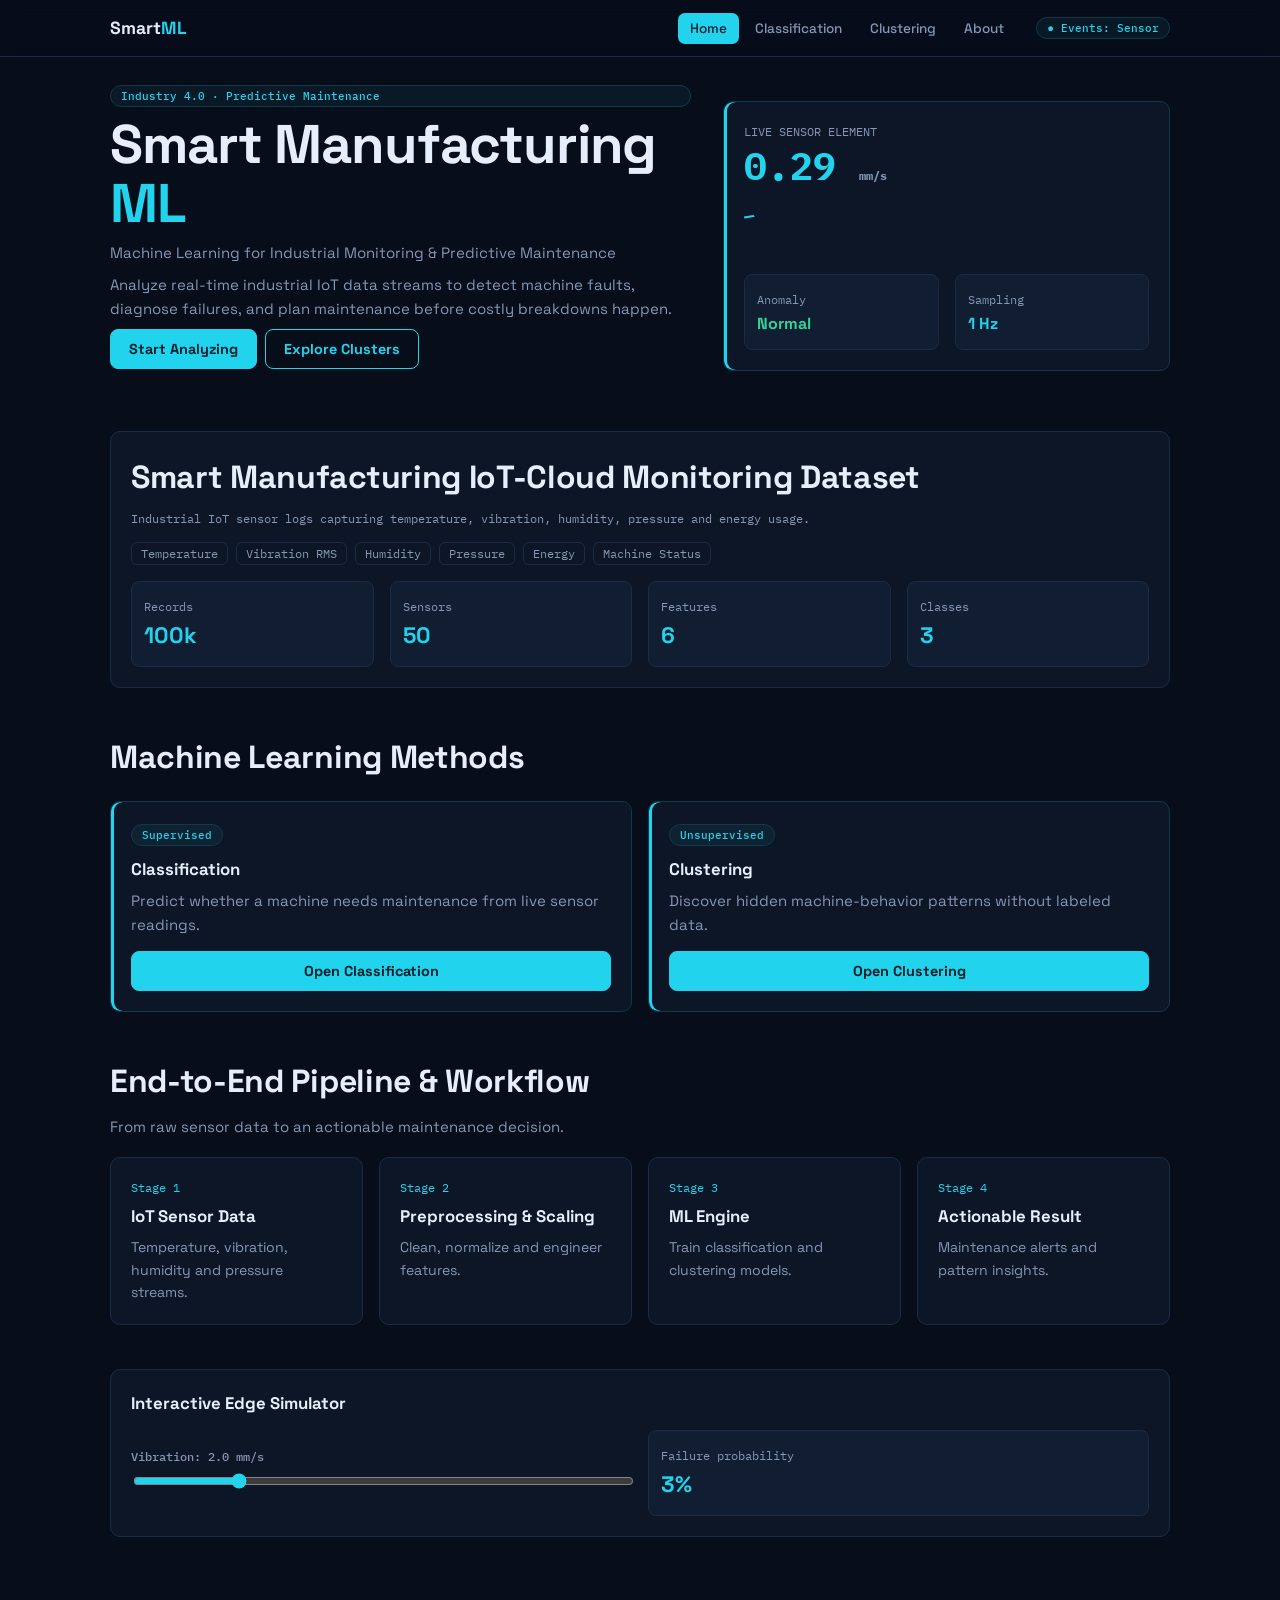
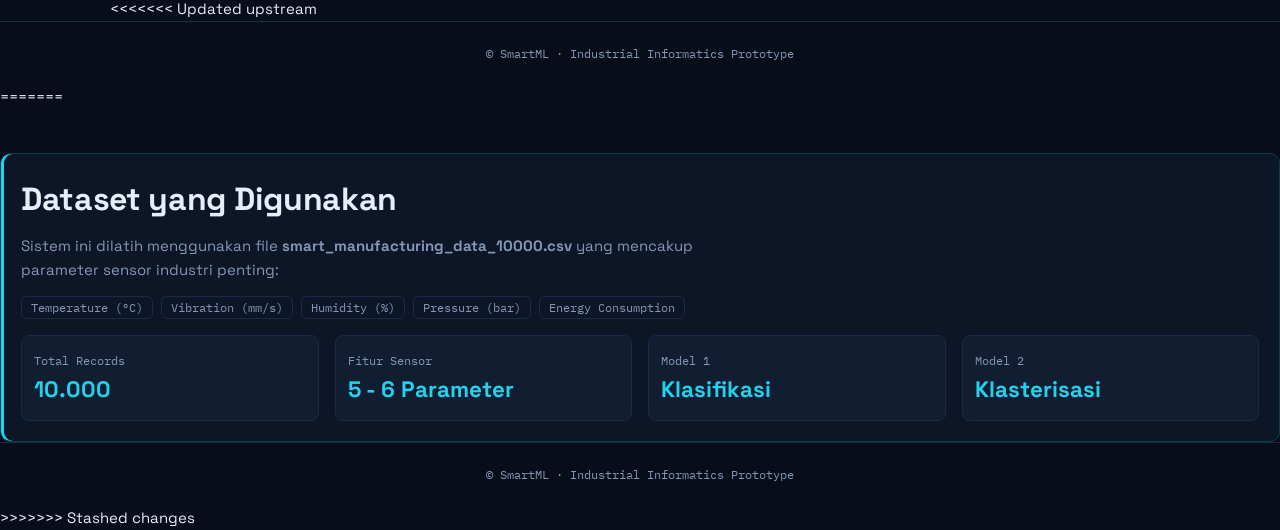
==== commit cdbbacc5: "docs: update clustering client script and dataset specs" ====
--- a/templates/index.html
+++ b/templates/index.html
@@ -1,92 +1,171 @@
-<!doctype html>
+<!DOCTYPE html>
 <html lang="en">
-  <head>
-    <meta charset="UTF-8" />
-    <meta name="viewport" content="width=device-width, initial-scale=1, viewport-fit=cover" />
-
-    <title>SmartML – Smart Manufacturing</title>
-
-    <link rel="preconnect" href="https://fonts.googleapis.com" />
-    <link href="https://fonts.googleapis.com/css2?family=Space+Grotesk:wght@400;500;700&family=IBM+Plex+Mono:wght@400;500&display=swap" rel="stylesheet" />
-
-    <link rel="stylesheet" href="/static/css/tokens.css" />
-    <link rel="stylesheet" href="/static/css/base.css" />
-    <link rel="stylesheet" href="/static/css/layout.css" />
-    <link rel="stylesheet" href="/static/css/components.css" />
-    <link rel="stylesheet" href="/static/css/pages.css" />
-  </head>
-
-  <body>
-    <!-- ========================================================= -->
-    <!-- NAVBAR -->
-    <!-- ========================================================= -->
-
-    <header class="nav">
-      <div class="wrap">
-        <a class="logo" href="#home"> Smart<span class="cyan">ML</span> </a>
-
-        <nav class="tabs" aria-label="Main">
-          <button class="tab" data-page="home">Home</button>
-          <button class="tab" data-page="classification">Classification</button>
-          <button class="tab" data-page="clustering">Clustering</button>
-          <button class="tab" data-page="about">About</button>
-        </nav>
-
-        <span class="badge">● Events: Sensor</span>
-      </div>
-    </header>
-
-    <main class="wrap">
-      <!-- ========================================================= -->
-      <!-- HOME -->
-      <!-- ========================================================= -->
-
-      <section class="page" id="home">
-        <div class="grid hero">
-          <div class="head">
-            <span class="badge"> Industry 4.0 · Predictive Maintenance </span>
-
-            <h1>
-              Smart Manufacturing
-              <span class="cyan">ML</span>
-            </h1>
-
-            <p class="cyan">Machine Learning for Industrial Monitoring &amp; Predictive Maintenance</p>
-
-            <p>Analyze real-time industrial IoT data streams to detect machine faults, diagnose failures, and plan maintenance before costly breakdowns happen.</p>
-
-            <div class="chips">
-              <button class="btn" data-go="classification">Start Analyzing</button>
-
-              <button class="btn ghost" data-go="clustering">Explore Clusters</button>
-            </div>
-          </div>
-
-          <div class="card accent" aria-live="polite">
-            <div class="mono">LIVE SENSOR ELEMENT</div>
-
-            <div class="live">
-              <span id="liveVal">0.28</span>
-              <span class="mono">mm/s</span>
-            </div>
-
-            <svg class="spark" id="spark" viewBox="0 0 200 64" preserveAspectRatio="none">
-              <polyline id="sparkLine" fill="none" stroke="#22d3ee" stroke-width="2" />
-            </svg>
-
-            <div class="grid g2" style="margin-top: 12px">
-              <div class="stat">
-                <span class="mono">Anomaly</span>
-                <b id="liveAnom" style="font-size: 1rem"> Normal </b>
-              </div>
-
-              <div class="stat">
-                <span class="mono">Sampling</span>
-                <b style="font-size: 1rem"> 1 Hz </b>
-              </div>
-            </div>
-          </div>
-        </div>
+<head>
+<meta charset="UTF-8">
+<meta name="viewport" content="width=device-width, initial-scale=1, viewport-fit=cover">
+<title>SmartML – Smart Manufacturing</title>
+<link rel="preconnect" href="https://fonts.googleapis.com">
+<link href="https://fonts.googleapis.com/css2?family=Space+Grotesk:wght@400;500;700&family=IBM+Plex+Mono:wght@400;500&display=swap" rel="stylesheet">
+<link rel="stylesheet" href="/static/css/tokens.css">
+<link rel="stylesheet" href="/static/css/base.css">
+<link rel="stylesheet" href="/static/css/layout.css">
+<link rel="stylesheet" href="/static/css/components.css">
+<link rel="stylesheet" href="/static/css/pages.css">
+</head>
+<body>
+
+<!-- ========== NAVBAR ========== -->
+<header class="nav">
+  <div class="wrap">
+    <a class="logo" href="#home">Smart<span class="cyan">ML</span></a>
+    <nav class="tabs" aria-label="Main">
+      <button class="tab" data-page="home">Home</button>
+      <button class="tab" data-page="classification">Classification</button>
+      <button class="tab" data-page="clustering">Clustering</button>
+      <button class="tab" data-page="about">About</button>
+    </nav>
+    <span class="badge">● Events: Sensor</span>
+  </div>
+</header>
+
+<main class="wrap">
+
+<!-- ========== PAGE: HOME ========== -->
+<section class="page" id="home">
+  <div class="grid hero">
+    <div class="head">
+      <span class="badge">Industry 4.0 · Predictive Maintenance</span>
+      <h1>Smart Manufacturing <span class="cyan">ML</span></h1>
+      <p class="cyan">Machine Learning for Industrial Monitoring &amp; Predictive Maintenance</p>
+      <p>Analyze real-time industrial IoT data streams to detect machine faults, diagnose failures, and plan maintenance before costly breakdowns happen.</p>
+      <div class="chips">
+        <button class="btn" data-go="classification">Start Analyzing</button>
+        <button class="btn ghost" data-go="clustering">Explore Clusters</button>
+      </div>
+    </div>
+    <div class="card accent" aria-live="polite">
+      <div class="mono">LIVE SENSOR ELEMENT</div>
+      <div class="live"><span id="liveVal">0.28</span> <span class="mono">mm/s</span></div>
+      <svg class="spark" id="spark" viewBox="0 0 200 64" preserveAspectRatio="none"><polyline id="sparkLine" fill="none" stroke="#22d3ee" stroke-width="2"/></svg>
+      <div class="grid g2" style="margin-top:12px">
+        <div class="stat"><span class="mono">Anomaly</span><b id="liveAnom" style="font-size:1rem">Normal</b></div>
+        <div class="stat"><span class="mono">Sampling</span><b style="font-size:1rem">1 Hz</b></div>
+      </div>
+    </div>
+  </div>
+
+  <div class="section card">
+    <h2>Smart Manufacturing IoT-Cloud Monitoring Dataset</h2>
+    <p class="mono" style="margin-top:6px">Industrial IoT sensor logs capturing temperature, vibration, humidity, pressure and energy usage.</p>
+    <div class="chips" style="margin-top:14px">
+      <span class="chip">Temperature</span><span class="chip">Vibration RMS</span><span class="chip">Humidity</span><span class="chip">Pressure</span><span class="chip">Energy</span><span class="chip">Machine Status</span>
+    </div>
+    <div class="grid g4 keep2" style="margin-top:16px">
+      <div class="stat"><span class="mono">Records</span><b>100k</b></div>
+      <div class="stat"><span class="mono">Sensors</span><b>50</b></div>
+      <div class="stat"><span class="mono">Features</span><b>6</b></div>
+      <div class="stat"><span class="mono">Classes</span><b>3</b></div>
+    </div>
+  </div>
+
+  <div class="section">
+    <div class="head"><h2>Machine Learning Methods</h2></div>
+    <div class="grid g2">
+      <article class="card accent">
+        <span class="badge">Supervised</span>
+        <h3 style="margin-top:10px">Classification</h3>
+        <p style="color:var(--muted);margin:6px 0 14px">Predict whether a machine needs maintenance from live sensor readings.</p>
+        <button class="btn block" data-go="classification">Open Classification</button>
+      </article>
+      <article class="card accent">
+        <span class="badge">Unsupervised</span>
+        <h3 style="margin-top:10px">Clustering</h3>
+        <p style="color:var(--muted);margin:6px 0 14px">Discover hidden machine-behavior patterns without labeled data.</p>
+        <button class="btn block" data-go="clustering">Open Clustering</button>
+      </article>
+    </div>
+  </div>
+
+  <div class="section">
+    <div class="head"><h2>End-to-End Pipeline &amp; Workflow</h2><p>From raw sensor data to an actionable maintenance decision.</p></div>
+    <div class="grid g4 keep2" id="pipeline"></div>
+  </div>
+
+  <div class="section card">
+    <h3>Interactive Edge Simulator</h3>
+    <div class="grid g2" style="margin-top:14px;align-items:center">
+      <div>
+        <label for="simVib">Vibration: <span id="simVibOut">2.0</span> mm/s</label>
+        <input id="simVib" type="range" min="0" max="10" step="0.1" value="2">
+      </div>
+      <div class="stat"><span class="mono">Failure probability</span><b id="simRisk">12%</b></div>
+    </div>
+  </div>
+</section>
+
+<!-- ========== PAGE: CLASSIFICATION ========== -->
+<section class="page" id="classification">
+  <div class="head">
+    <span class="badge">Supervised Learning · Classification</span>
+    <h1>Maintenance Prediction</h1>
+    <p>Predict maintenance needs from sensor readings using an ensemble model.</p>
+  </div>
+  <div class="grid" style="grid-template-columns:1fr 1fr;gap:20px" id="clsGrid">
+    <div class="card">
+      <h3>Input Sensor Data</h3>
+      <div class="grid g2" style="margin-top:14px">
+        <div class="field"><label for="fTemp">Temperature (°C)</label><input id="fTemp" type="number" step="0.1" value="78.2"></div>
+        <div class="field"><label for="fVib">Vibration (mm/s)</label><input id="fVib" type="number" step="0.1" value="1.8"></div>
+        <div class="field"><label for="fHum">Humidity (%)</label><input id="fHum" type="number" step="0.1" value="45"></div>
+        <div class="field"><label for="fPres">Pressure (bar)</label><input id="fPres" type="number" step="0.1" value="6.2"></div>
+        <div class="field"><label for="fEnergy">Energy (kWh)</label><input id="fEnergy" type="number" step="0.1" value="140"></div>
+        <div class="field"><label for="fLife">Predicted Remaining Life (Hours)</label><input id="fLife" type="number" step="1" value="120"></div>
+      </div>
+      <button class="btn block" id="predictBtn">Predict Maintenance</button>
+    </div>
+    <div class="grid" style="align-content:start">
+      <div class="card result" id="clsResult" aria-live="polite">
+        <div class="mono">Prediction</div>
+        <h2 id="clsLabel">Run a prediction</h2>
+        <p style="color:var(--muted)" id="clsNote">Fill the sensor form and press Predict.</p>
+        <div class="bar" style="margin-top:12px"><i id="clsBar" style="width:0;background:var(--green)"></i></div>
+      </div>
+      <div class="card">
+        <h3>Model Performance</h3>
+        <div class="grid g4 keep2" style="margin-top:12px">
+          <div class="stat"><span class="mono">Accuracy</span><b>94.9%</b></div>
+          <div class="stat"><span class="mono">Precision</span><b>93.2%</b></div>
+          <div class="stat"><span class="mono">Recall</span><b>95.4%</b></div>
+          <div class="stat"><span class="mono">F1</span><b>94.3%</b></div>
+        </div>
+<<<<<<< Updated upstream
+      </div>
+    </div>
+  </div>
+</section>
+
+<!-- ========== PAGE: CLUSTERING ========== -->
+<section class="page" id="clustering">
+  <div class="head">
+    <span class="badge">Unsupervised Learning · Clustering</span>
+    <h1>Machine Pattern Clustering</h1>
+    <p>Group similar operating conditions based on their sensor characteristics using high-dimensional reduction.</p>
+  </div>
+  <div class="grid" style="grid-template-columns:.8fr 1.4fr;gap:20px" id="cluGrid">
+    <div class="grid" style="align-content:start">
+      <div class="card">
+        <h3>Hyperparameters</h3>
+        <div class="field" style="margin-top:14px"><label for="algo">Select algorithm</label>
+          <select id="algo"><option>K-Means (Min-Batch enabled)</option><option>DBSCAN</option><option>Gaussian Mixture</option></select></div>
+        <div class="field"><label for="kNum">Number of clusters (k): <span id="kOut">3</span></label><input id="kNum" type="range" min="2" max="5" value="3"></div>
+        <button class="btn block" id="clusterBtn">Run Clustering</button>
+      </div>
+      <div class="card">
+        <div class="grid g3">
+          <div class="stat"><span class="mono">Clusters</span><b id="sK">3</b></div>
+          <div class="stat"><span class="mono">Samples</span><b>100k</b></div>
+          <div class="stat"><span class="mono">Silhouette</span><b id="sSil">0.68</b></div>
+=======
 
         <!-- DATASET -->
 
@@ -268,34 +347,6 @@
                 <i id="clsBar" style="width: 0; background: var(--green)"></i>
               </div>
             </div>
-
-            <!-- PERFORMANCE -->
-
-            <div class="card">
-              <h3>Model Performance</h3>
-
-              <div class="grid g4 keep2" style="margin-top: 12px">
-                <div class="stat">
-                  <span class="mono">Accuracy</span>
-                  <b>94.9%</b>
-                </div>
-
-                <div class="stat">
-                  <span class="mono">Precision</span>
-                  <b>93.2%</b>
-                </div>
-
-                <div class="stat">
-                  <span class="mono">Recall</span>
-                  <b>95.4%</b>
-                </div>
-
-                <div class="stat">
-                  <span class="mono">F1</span>
-                  <b>94.3%</b>
-                </div>
-              </div>
-            </div>
           </div>
         </div>
       </section>
@@ -314,73 +365,53 @@
         </div>
 
         <div class="grid" style="grid-template-columns: 0.8fr 1.4fr; gap: 20px" id="cluGrid">
-          <!-- ===================================================== -->
           <!-- LEFT SIDE -->
-          <!-- ===================================================== -->
 
           <div class="grid" style="align-content: start">
-            <!-- HYPERPARAMETERS -->
-
             <div class="card">
               <h3>Clustering Input</h3>
 
-              <!-- Temperature -->
-
               <div class="field" style="margin-top: 14px">
                 <label for="clusterTemp"> Temperature (°C) </label>
 
                 <input id="clusterTemp" type="number" step="0.1" value="75" />
               </div>
 
-              <!-- Vibration -->
-
               <div class="field">
                 <label for="clusterVib"> Vibration (mm/s) </label>
 
                 <input id="clusterVib" type="number" step="0.1" value="50" />
               </div>
 
-              <!-- Humidity -->
-
               <div class="field">
                 <label for="clusterHum"> Humidity (%) </label>
 
                 <input id="clusterHum" type="number" step="0.1" value="55" />
               </div>
 
-              <!-- Pressure -->
-
               <div class="field">
                 <label for="clusterPres"> Pressure (bar) </label>
 
                 <input id="clusterPres" type="number" step="0.1" value="3" />
               </div>
 
-              <!-- Energy -->
-
               <div class="field">
                 <label for="clusterEnergy"> Energy Consumption </label>
 
                 <input id="clusterEnergy" type="number" step="0.1" value="2.7" />
               </div>
 
-              <!-- ALGORITHM -->
-
-              <div class="field">
+              <div class="field" style="display: none;">
                 <label for="algo"> Select algorithm </label>
 
                 <select id="algo">
                   <option value="kmeans">K-Means</option>
-
                   <option value="dbscan">DBSCAN</option>
-
                   <option value="gmm">Gaussian Mixture</option>
                 </select>
               </div>
 
-              <!-- K -->
-
-              <div class="field">
+              <div class="field" style="display: none;">
                 <label for="kNum">
                   Number of clusters (k):
                   <span id="kOut">3</span>
@@ -389,49 +420,15 @@
                 <input id="kNum" type="range" min="2" max="5" value="3" />
               </div>
 
-              <!-- BUTTON -->
-
               <button class="btn block" id="clusterBtn" type="button">Run Clustering</button>
 
-              <!-- API STATUS -->
-
               <div id="clusterMessage" class="mono" style="margin-top: 12px" aria-live="polite">Ready.</div>
             </div>
-
-            <!-- SUMMARY -->
-
-            <div class="card">
-              <div class="grid g3">
-                <div class="stat">
-                  <span class="mono"> Cluster </span>
-
-                  <b id="sK"> - </b>
-                </div>
-
-                <div class="stat">
-                  <span class="mono"> Samples </span>
-
-                  <b> 100k </b>
-                </div>
-
-                <div class="stat">
-                  <span class="mono"> Status </span>
-
-                  <b id="sSil"> Ready </b>
-                </div>
-              </div>
-
-              <div class="bar" id="dist" style="margin-top: 14px"></div>
-            </div>
-          </div>
-
-          <!-- ===================================================== -->
+          </div>
+
           <!-- RIGHT SIDE -->
-          <!-- ===================================================== -->
 
           <div class="grid" style="align-content: start">
-            <!-- RESULT -->
-
             <div class="card result">
               <div class="mono">CLUSTERING RESULT</div>
 
@@ -443,8 +440,6 @@
               </p>
             </div>
 
-            <!-- SCATTER -->
-
             <div class="card">
               <h3>Machine Clusters PCA 2D Projection</h3>
 
@@ -452,34 +447,12 @@
 
               <div class="legend mono" id="legend" style="margin-top: 8px"></div>
             </div>
-
-            <!-- CENTROID -->
-
-            <div class="card scroll">
-              <h3>Centroid Characterization</h3>
-
-              <table>
-                <thead>
-                  <tr>
-                    <th>Cluster</th>
-
-                    <th>Points</th>
-
-                    <th>Avg Temp</th>
-
-                    <th>Avg Vib</th>
-                  </tr>
-                </thead>
-
-                <tbody id="cTable"></tbody>
-              </table>
-            </div>
           </div>
         </div>
       </section>
 
       <!-- ========================================================= -->
-      <!-- ABOUT -->
+      <!-- ABOUT (YANG SUDAH DISEDERHANAKAN) -->
       <!-- ========================================================= -->
 
       <section class="page" id="about">
@@ -488,141 +461,135 @@
 
           <h1>About <span class="cyan">SmartML</span></h1>
 
-          <p>SmartML is a web-based ML application for analyzing smart manufacturing and industrial IoT data, created as a prototype for predictive maintenance and machine behavior analysis.</p>
-        </div>
-
-        <div class="grid g3">
+          <p>SmartML adalah aplikasi web berbasis Machine Learning untuk pemantauan kondisi mesin industri dan pemeliharaan prediktif secara *real-time*.</p>
+        </div>
+
+        <!-- PENJELASAN UTAMA -->
+        <div class="grid g2" style="margin-bottom: 24px;">
           <div class="card">
-            <h3>Smart IoT Systems</h3>
-
-            <p class="mono">Connected sensors</p>
+            <h3>🎯 Tujuan Sistem</h3>
+            <p style="color: var(--muted); margin-top: 8px; line-height: 1.6;">
+              Membantu mendeteksi anomali operasional mesin pabrik lebih dini, mengelompokkan pola perilaku mesin, serta memprediksi kebutuhan pemeliharaan untuk menghindari kerusakan yang merugikan.
+            </p>
           </div>
 
           <div class="card">
-            <h3>Dual Paradigms</h3>
-
-            <p class="mono">Supervised + Unsupervised</p>
-          </div>
-
-          <div class="card">
-            <h3>Pure Telemetry</h3>
-
-            <p class="mono">Real-time signals</p>
-          </div>
-        </div>
-
+            <h3>⚙️ Teknologi & Arsitektur</h3>
+            <p style="color: var(--muted); margin-top: 8px; line-height: 1.6;">
+              Dibangun menggunakan Python Flask di bagian *backend*, pustaka Scikit-Learn untuk pemodelan ML (Klasifikasi & K-Means Clustering), serta antarmuka web modern interaktif.
+            </p>
+          </div>
+>>>>>>> Stashed changes
+        </div>
+        <div class="bar" id="dist" style="margin-top:14px"></div>
+      </div>
+    </div>
+    <div class="grid" style="align-content:start">
+      <div class="card">
+        <h3>Machine Clusters PCA 2D Projection</h3>
+        <svg id="scatter" viewBox="0 0 400 260" role="img" aria-label="PCA scatter plot of machine clusters"></svg>
+        <div class="legend mono" id="legend" style="margin-top:8px"></div>
+      </div>
+      <div class="card scroll">
+        <h3>Centroid Characterization</h3>
+        <table><thead><tr><th>Cluster</th><th>Points</th><th>Avg Temp</th><th>Avg Vib</th></tr></thead><tbody id="cTable"></tbody></table>
+      </div>
+    </div>
+  </div>
+</section>
+
+<<<<<<< Updated upstream
+<!-- ========== PAGE: ABOUT ========== -->
+<section class="page" id="about">
+  <div class="head">
+    <span class="badge">Project Overview</span>
+    <h1>About <span class="cyan">SmartML</span></h1>
+    <p>SmartML is a web-based ML application for analyzing smart manufacturing and industrial IoT data, created as a prototype for predictive maintenance and machine behavior analysis.</p>
+  </div>
+  <div class="grid g3">
+    <div class="card"><h3>Smart IoT Systems</h3><p class="mono">Connected sensors</p></div>
+    <div class="card"><h3>Dual Paradigms</h3><p class="mono">Supervised + Unsupervised</p></div>
+    <div class="card"><h3>Pure Telemetry</h3><p class="mono">Real-time signals</p></div>
+  </div>
+  <div class="section card accent">
+    <h2>Smart Manufacturing IoT-Cloud Monitoring Dataset</h2>
+    <p style="color:var(--muted);margin:8px 0 14px;max-width:70ch">Contains ~100k records from 50 industrial machines with telemetry: vibration, humidity, temperature, pressure, energy consumption, and operating state.</p>
+    <div class="grid g4 keep2">
+      <div class="stat"><span class="mono">Machines</span><b>50</b></div>
+      <div class="stat"><span class="mono">Records</span><b>100k</b></div>
+      <div class="stat"><span class="mono">Features</span><b>6</b></div>
+      <div class="stat"><span class="mono">Classes</span><b>3</b></div>
+    </div>
+  </div>
+  <div class="section">
+    <div class="head"><h2>Machine Learning Methodology</h2></div>
+    <div class="grid g2">
+      <div class="card"><h3>Classification Engine</h3>
+        <ul class="list"><li>Decision Tree <span class="mono">Baseline</span></li><li>Random Forest <span class="mono">Ensemble</span></li><li>Gradient Boosting <span class="mono">Ensemble</span></li></ul></div>
+      <div class="card"><h3>Clustering Engine</h3>
+        <ul class="list"><li>K-Means <span class="mono">Centroid</span></li><li>Agglomerative <span class="mono">Hierarchical</span></li><li>PCA Projection <span class="mono">2D view</span></li></ul></div>
+    </div>
+  </div>
+  <div class="section">
+    <div class="head"><h2>Industrial Informatics Tech Stack</h2></div>
+    <div class="grid g4 keep2">
+      <div class="card"><h3>Python</h3><p class="mono">Core language</p></div>
+      <div class="card"><h3>Scikit-learn</h3><p class="mono">ML algorithms</p></div>
+      <div class="card"><h3>Pandas</h3><p class="mono">Data handling</p></div>
+      <div class="card"><h3>NumPy</h3><p class="mono">Numeric compute</p></div>
+    </div>
+  </div>
+</section>
+
+</main>
+
+<footer><div class="wrap mono">© SmartML · Industrial Informatics Prototype</div></footer>
+
+<!-- Scripts: classic scripts, order matters -->
+<script src="/static/js/data.js"></script>
+<script src="/static/js/router.js"></script>
+<script src="/static/js/home.js"></script>
+<script src="/static/js/classification.js"></script>
+<script src="/static/js/clustering.js"></script>
+<script src="/static/js/main.js"></script>
+</body>
+</html>
+=======
         <!-- DATASET -->
-
         <div class="section card accent">
-          <h2>Smart Manufacturing IoT-Cloud Monitoring Dataset</h2>
-
-          <p style="color: var(--muted); margin: 8px 0 14px; max-width: 70ch">Contains ~100k records from 50 industrial machines with telemetry: vibration, humidity, temperature, pressure, energy consumption, and operating state.</p>
+          <h2>Dataset yang Digunakan</h2>
+
+          <p style="color: var(--muted); margin: 8px 0 14px; max-width: 70ch">
+            Sistem ini dilatih menggunakan file <strong>smart_manufacturing_data_10000.csv</strong> yang mencakup parameter sensor industri penting:
+          </p>
+
+          <div class="chips" style="margin-bottom: 16px;">
+            <span class="chip">Temperature (°C)</span>
+            <span class="chip">Vibration (mm/s)</span>
+            <span class="chip">Humidity (%)</span>
+            <span class="chip">Pressure (bar)</span>
+            <span class="chip">Energy Consumption</span>
+          </div>
 
           <div class="grid g4 keep2">
             <div class="stat">
-              <span class="mono">Machines</span>
-              <b>50</b>
-            </div>
-
-            <div class="stat">
-              <span class="mono">Records</span>
-              <b>100k</b>
-            </div>
-
-            <div class="stat">
-              <span class="mono">Features</span>
-              <b>6</b>
-            </div>
-
-            <div class="stat">
-              <span class="mono">Classes</span>
-              <b>3</b>
-            </div>
-          </div>
-        </div>
-
-        <!-- METHODOLOGY -->
-
-        <div class="section">
-          <div class="head">
-            <h2>Machine Learning Methodology</h2>
-          </div>
-
-          <div class="grid g2">
-            <div class="card">
-              <h3>Classification Engine</h3>
-
-              <ul class="list">
-                <li>
-                  Decision Tree
-                  <span class="mono"> Baseline </span>
-                </li>
-
-                <li>
-                  Random Forest
-                  <span class="mono"> Ensemble </span>
-                </li>
-
-                <li>
-                  Gradient Boosting
-                  <span class="mono"> Ensemble </span>
-                </li>
-              </ul>
-            </div>
-
-            <div class="card">
-              <h3>Clustering Engine</h3>
-
-              <ul class="list">
-                <li>
-                  K-Means
-                  <span class="mono"> Centroid </span>
-                </li>
-
-                <li>
-                  Agglomerative
-                  <span class="mono"> Hierarchical </span>
-                </li>
-
-                <li>
-                  PCA Projection
-                  <span class="mono"> 2D view </span>
-                </li>
-              </ul>
-            </div>
-          </div>
-        </div>
-
-        <!-- TECH STACK -->
-
-        <div class="section">
-          <div class="head">
-            <h2>Industrial Informatics Tech Stack</h2>
-          </div>
-
-          <div class="grid g4 keep2">
-            <div class="card">
-              <h3>Python</h3>
-
-              <p class="mono">Core language</p>
-            </div>
-
-            <div class="card">
-              <h3>Scikit-learn</h3>
-
-              <p class="mono">ML algorithms</p>
-            </div>
-
-            <div class="card">
-              <h3>Pandas</h3>
-
-              <p class="mono">Data handling</p>
-            </div>
-
-            <div class="card">
-              <h3>NumPy</h3>
-
-              <p class="mono">Numeric compute</p>
+              <span class="mono">Total Records</span>
+              <b>10.000</b>
+            </div>
+
+            <div class="stat">
+              <span class="mono">Fitur Sensor</span>
+              <b>5 - 6 Parameter</b>
+            </div>
+
+            <div class="stat">
+              <span class="mono">Model 1</span>
+              <b>Klasifikasi</b>
+            </div>
+
+            <div class="stat">
+              <span class="mono">Model 2</span>
+              <b>Klasterisasi</b>
             </div>
           </div>
         </div>
@@ -649,3 +616,4 @@
     <script src="/static/js/main.js"></script>
   </body>
 </html>
+>>>>>>> Stashed changes
